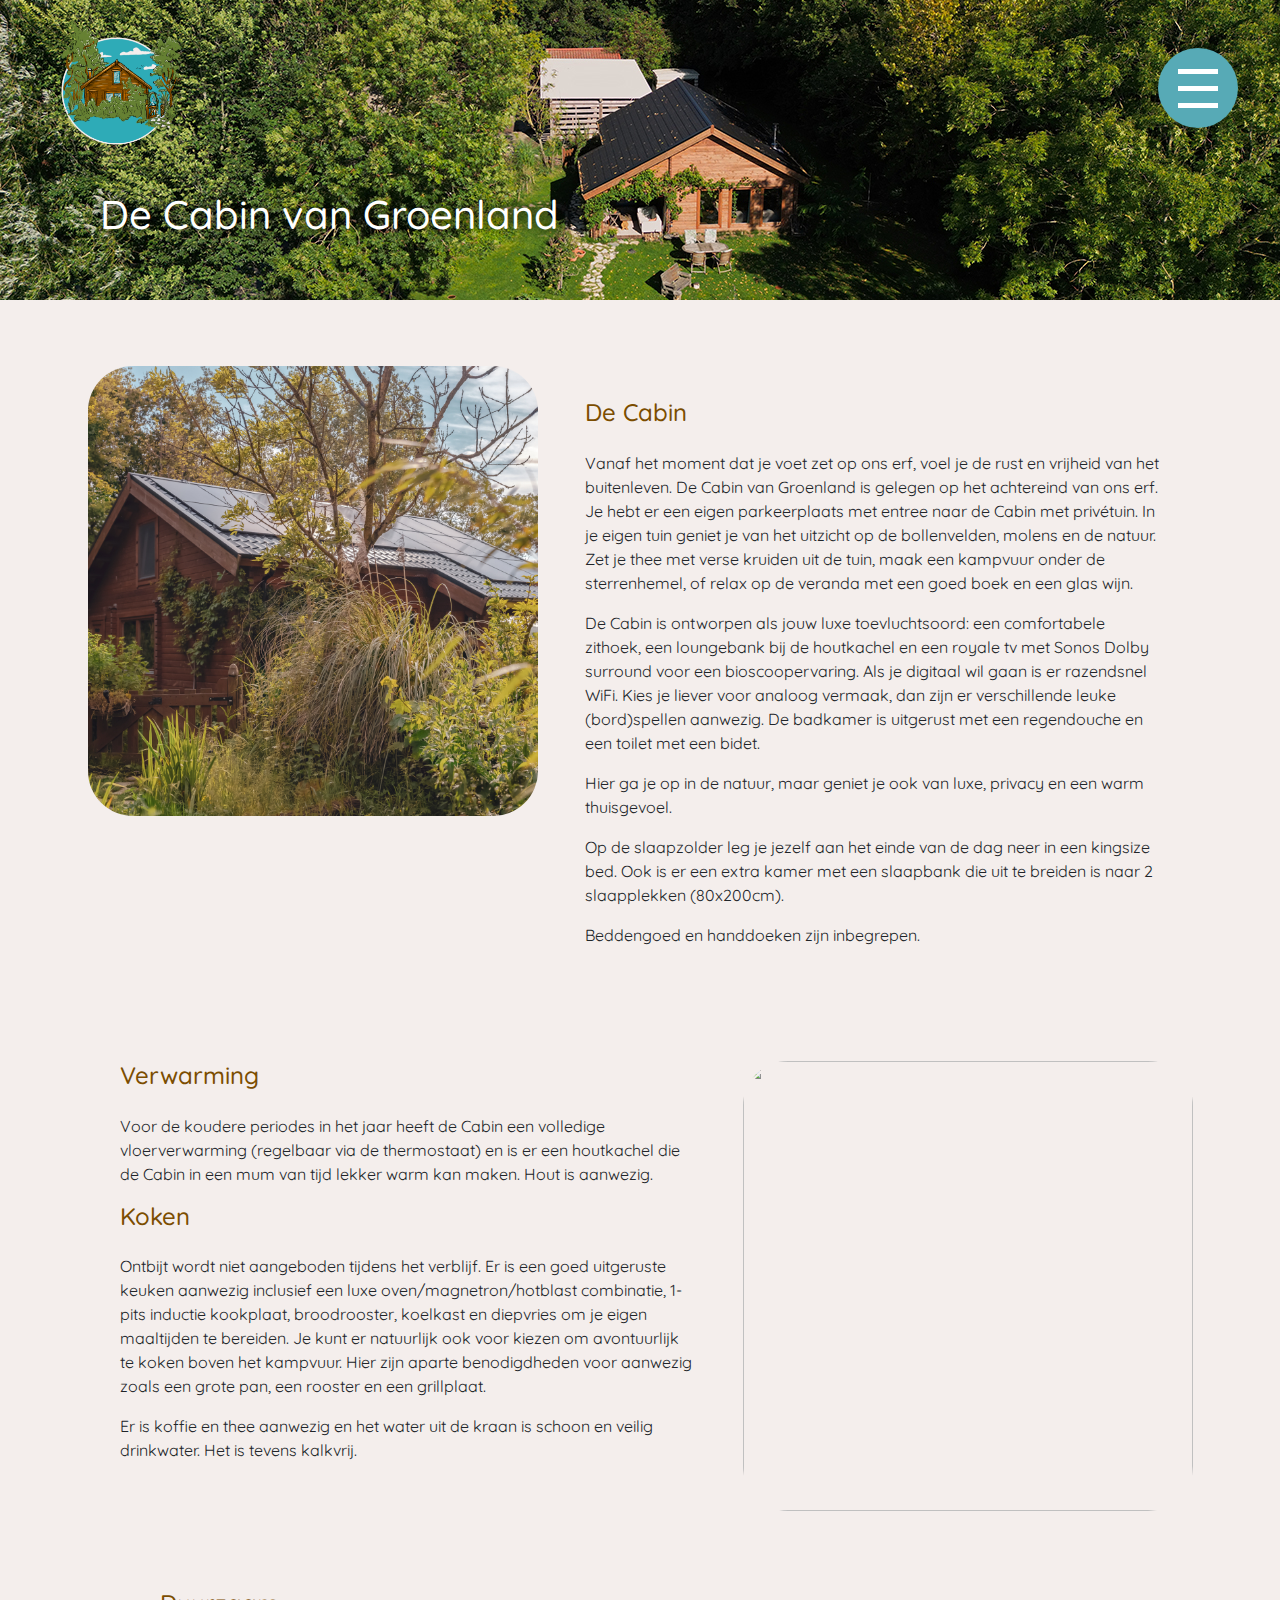
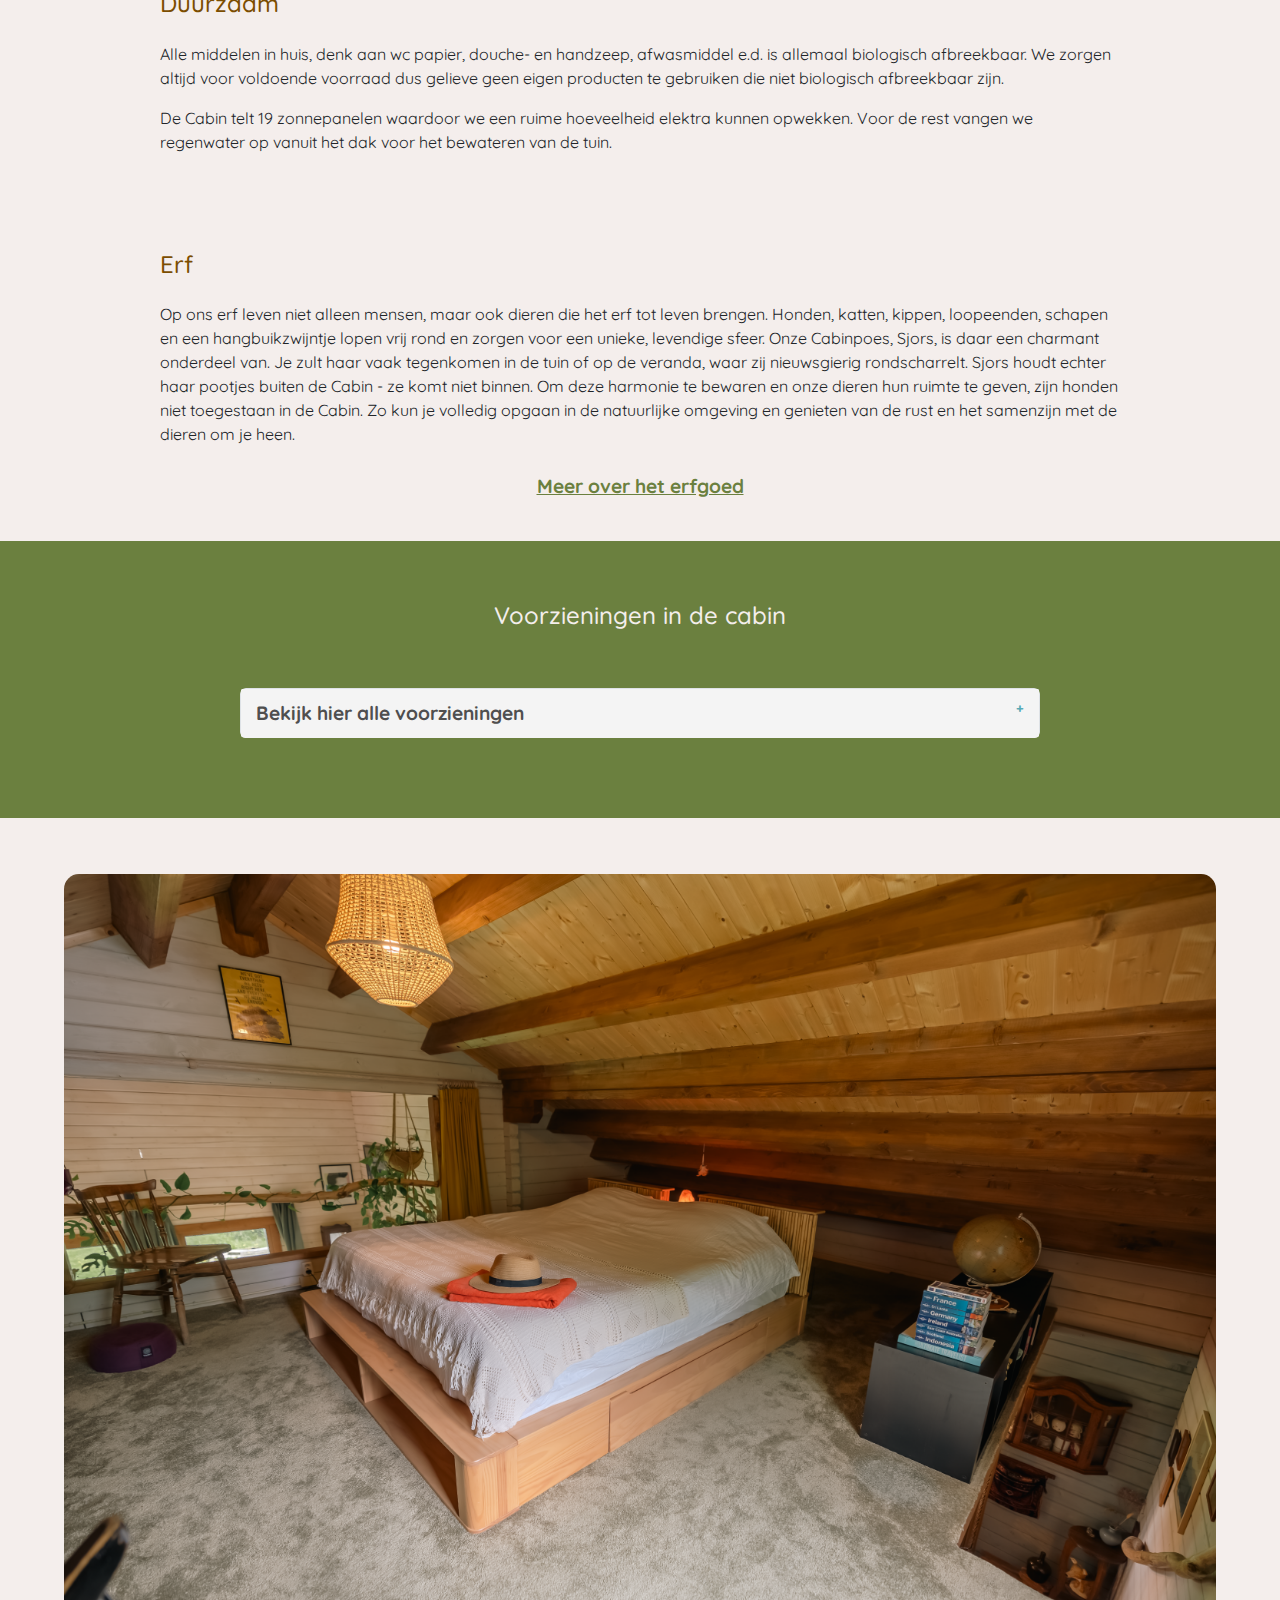
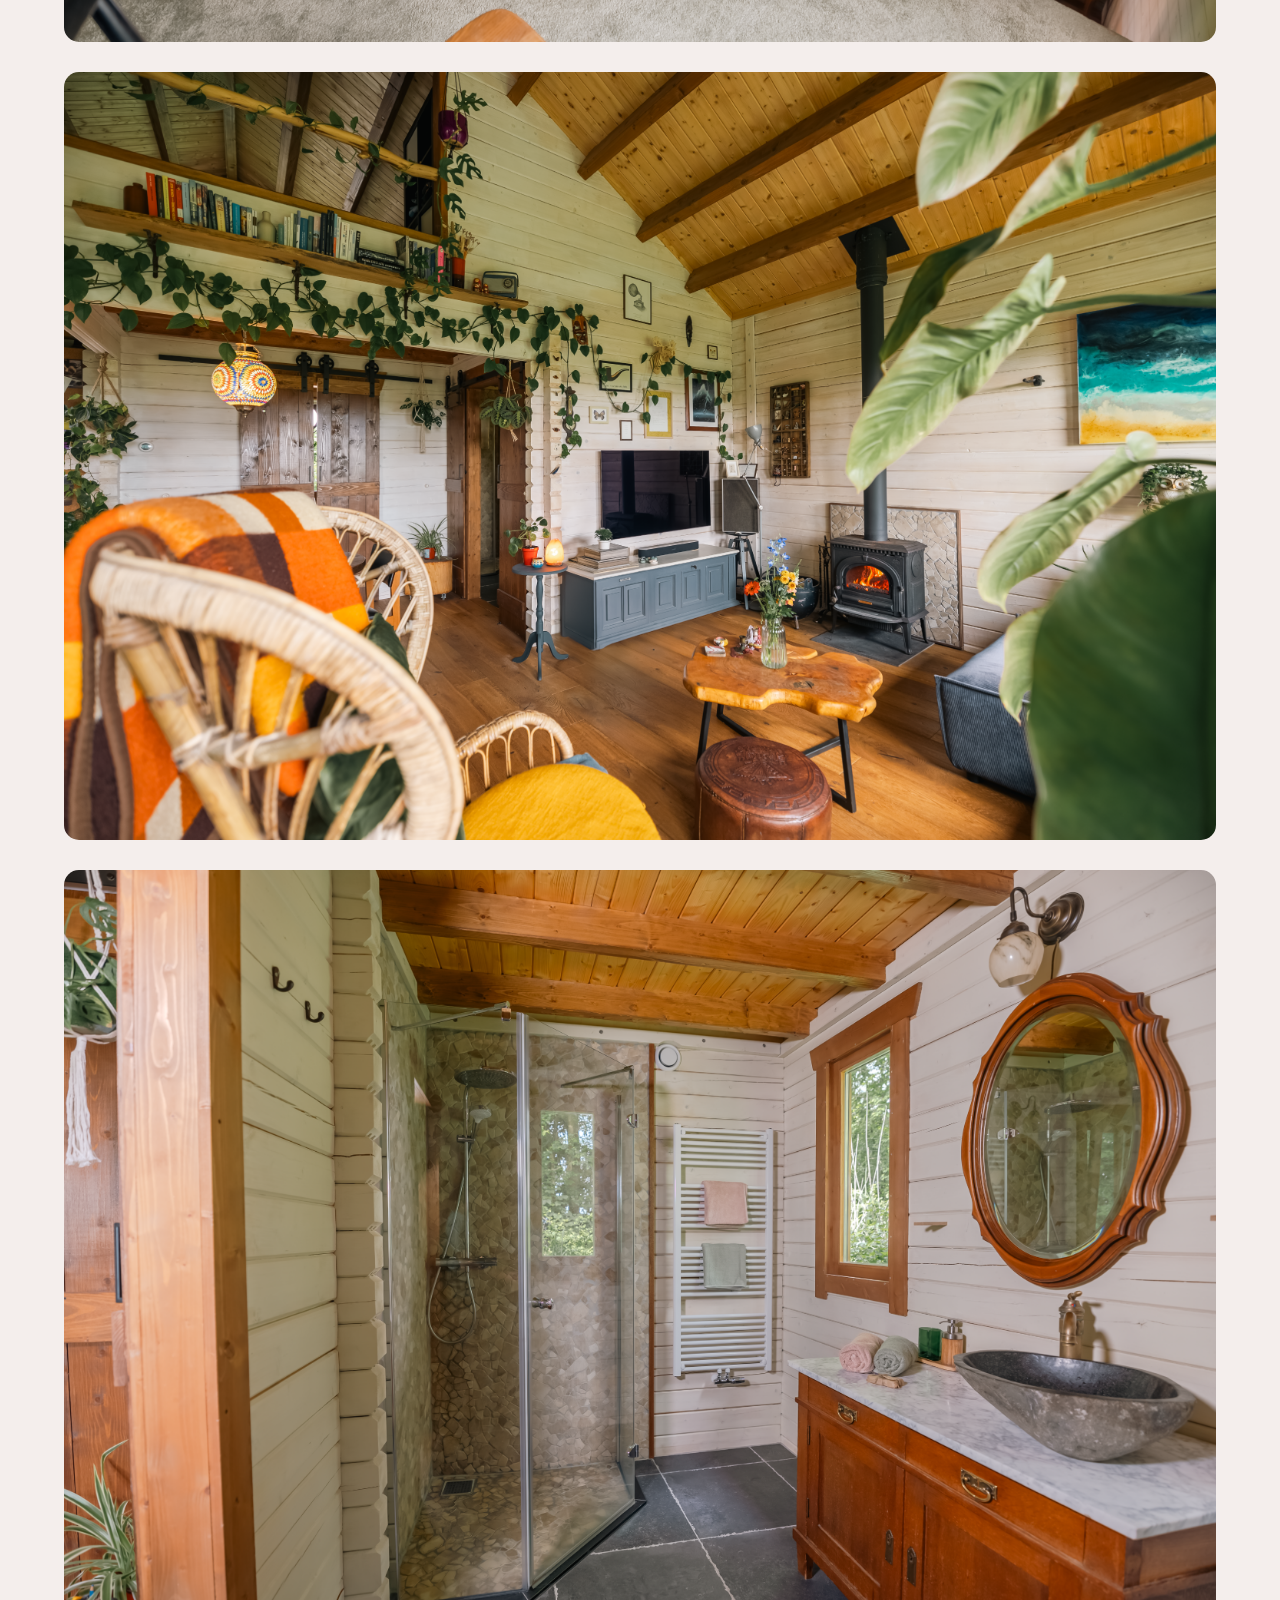
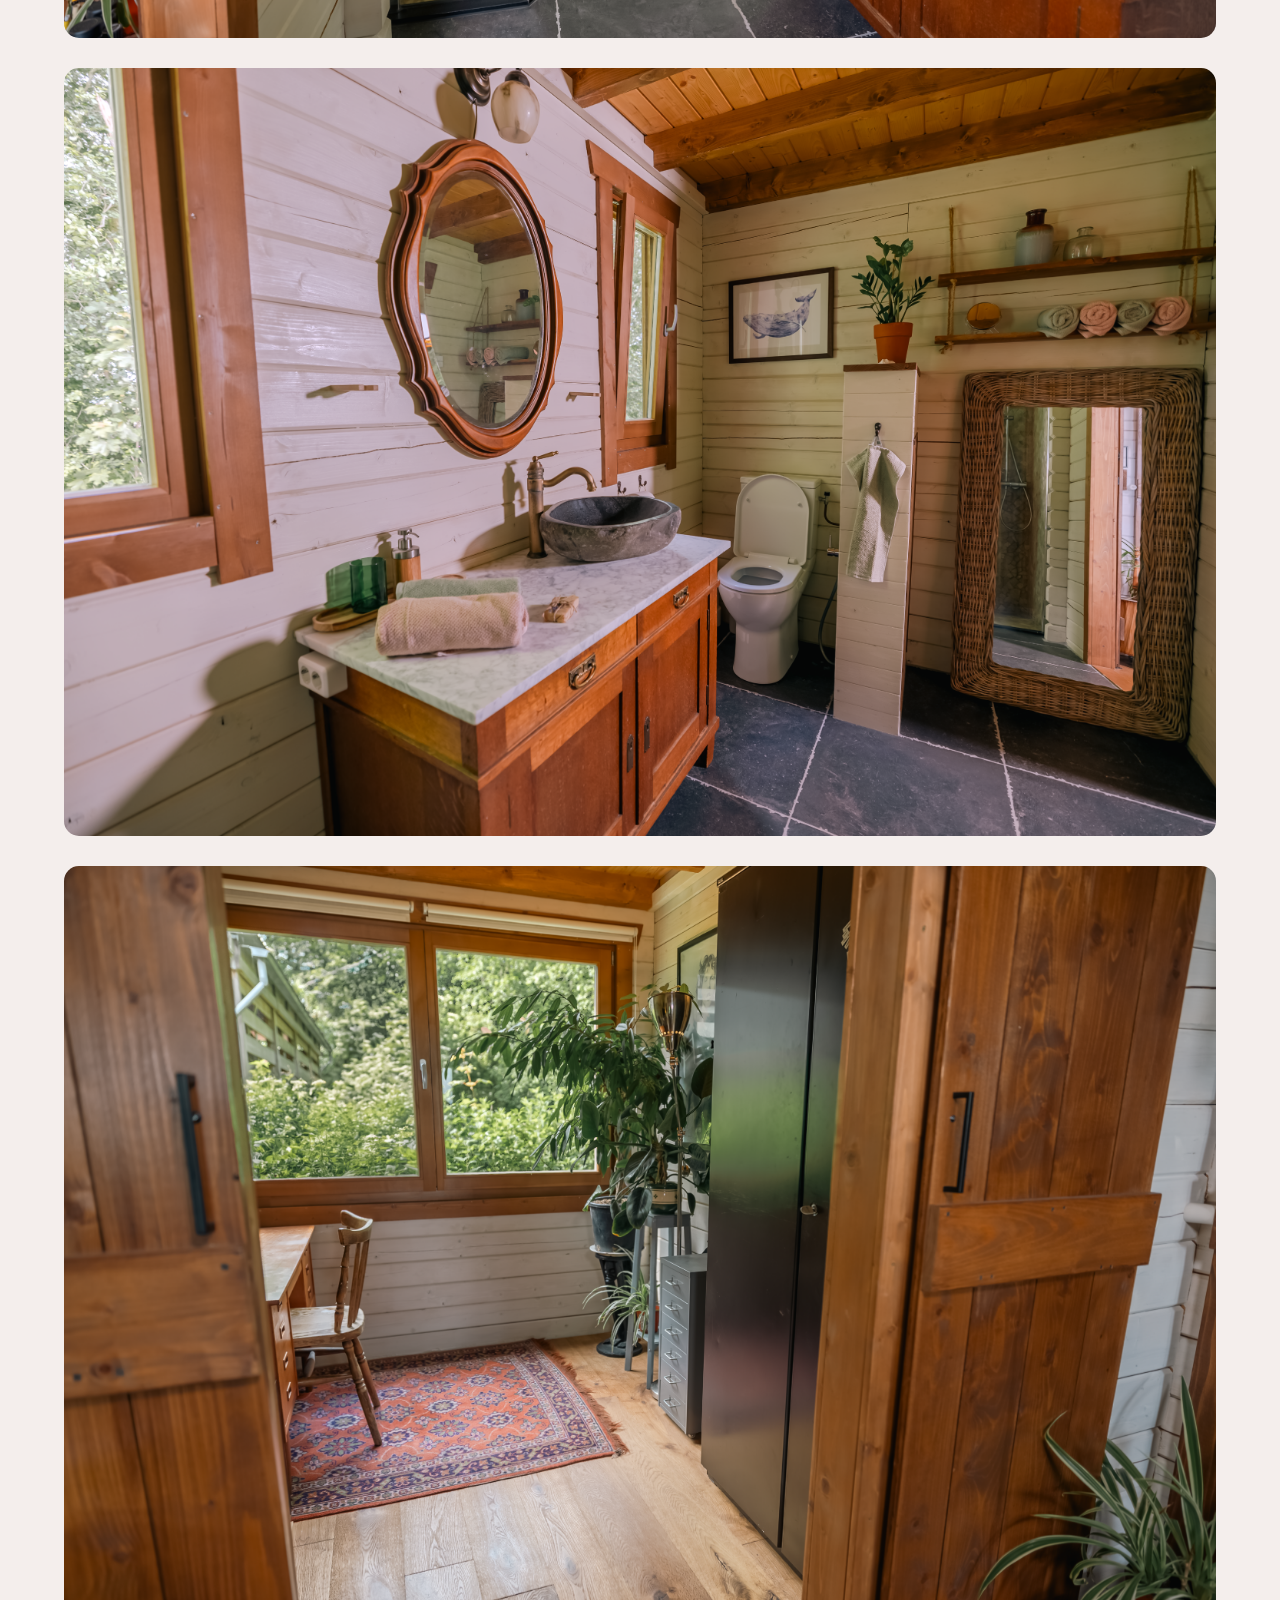
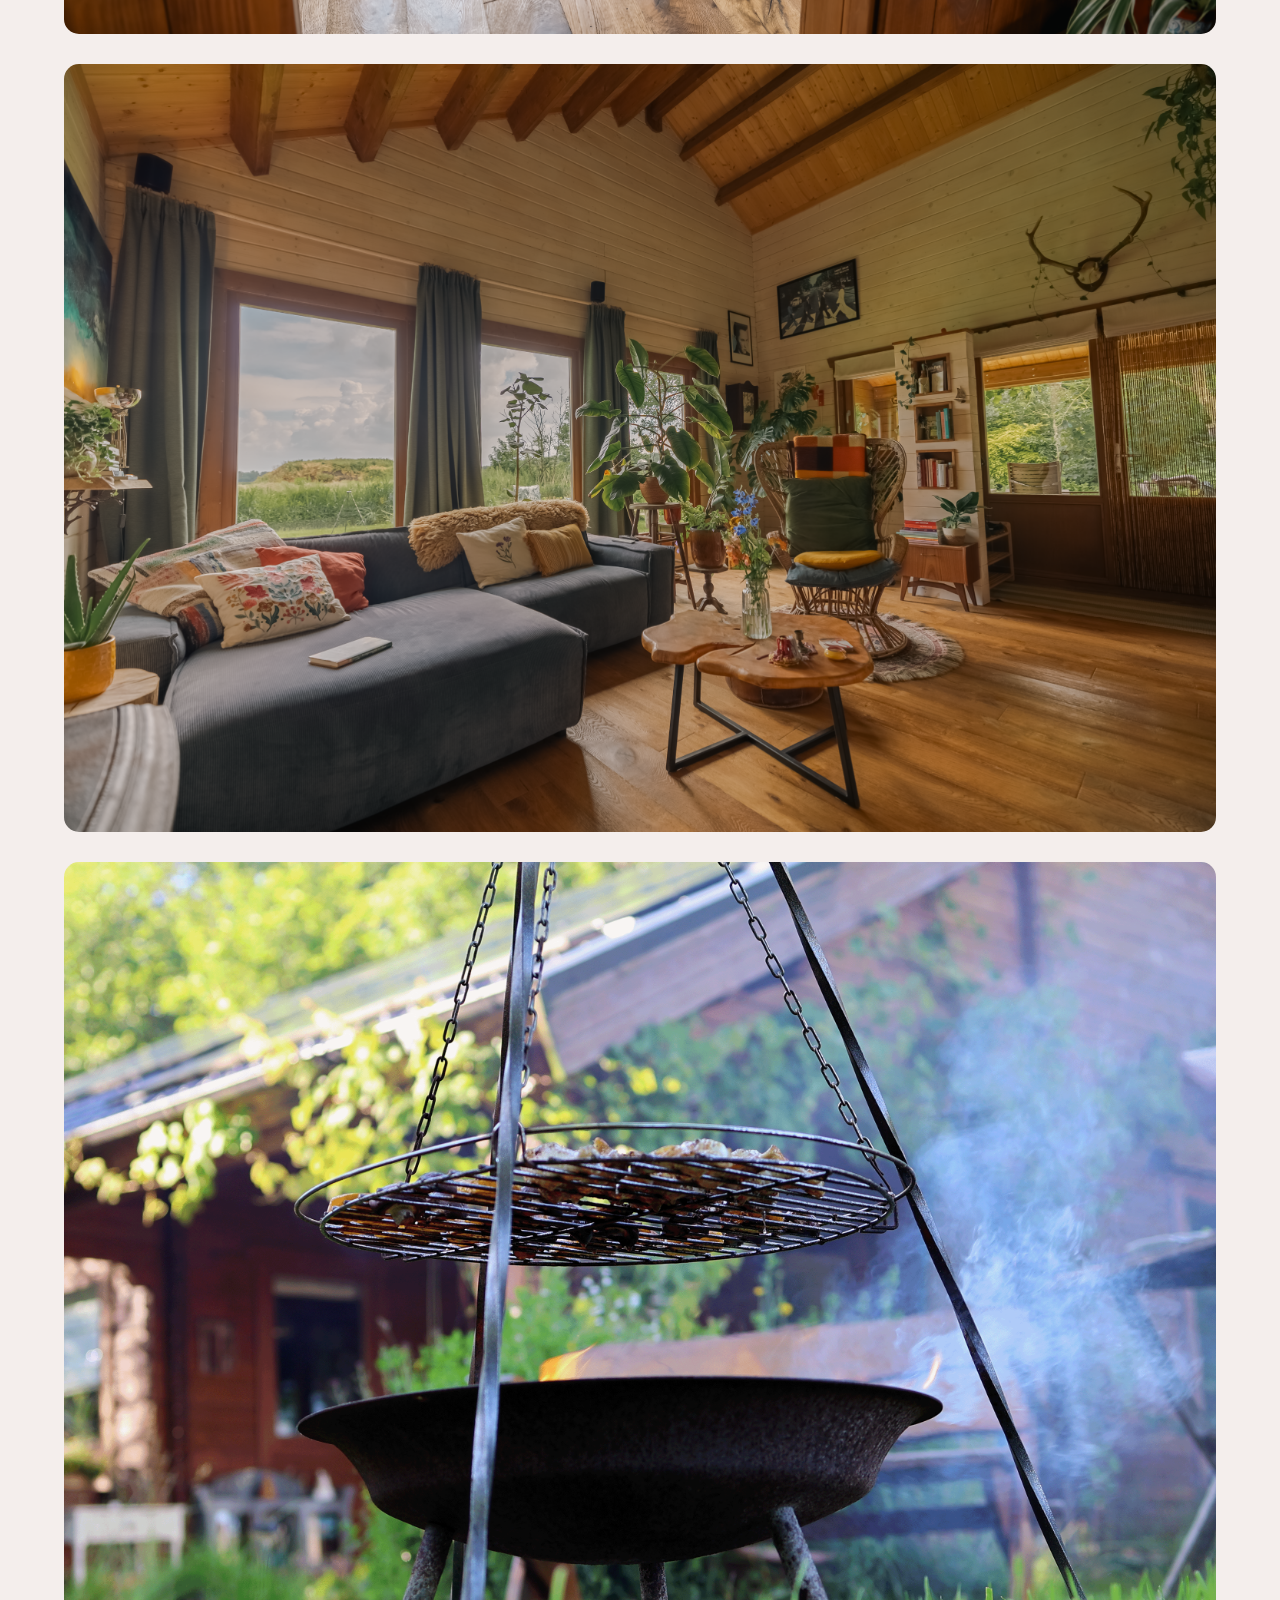
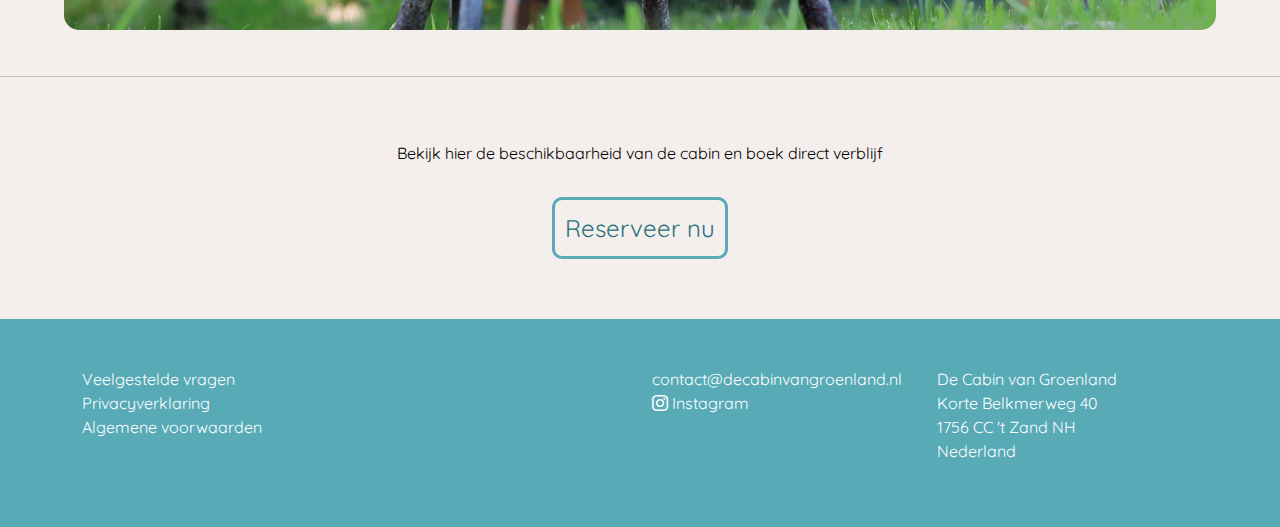
==== cabin.html @ 2392bf5a "fixed voorziening" ====
<!DOCTYPE html>
<html lang="en">
<head>
    <meta charset="UTF-8">
    <meta name="viewport" content="width=device-width, initial-scale=1.0">
    <link href="https://cdn.jsdelivr.net/npm/bootstrap@5.3.3/dist/css/bootstrap.min.css" rel="stylesheet" integrity="sha384-QWTKZyjpPEjISv5WaRU9OFeRpok6YctnYmDr5pNlyT2bRjXh0JMhjY6hW+ALEwIH" crossorigin="anonymous">

    <!-- Font links -->
    <link rel="preconnect" href="https://fonts.googleapis.com">
    <link rel="preconnect" href="https://fonts.gstatic.com" crossorigin>
    <link href="https://fonts.googleapis.com/css2?family=Quicksand:wght@300..700&family=Roboto:ital,wght@0,100;0,300;0,400;0,500;0,700;0,900;1,100;1,300;1,400;1,500;1,700;1,900&family=Ubuntu+Mono:ital,wght@0,400;0,700;1,400;1,700&display=swap" rel="stylesheet">

    <!-- Bootstrap icon link -->
    <link href="https://cdn.jsdelivr.net/npm/bootstrap-icons/font/bootstrap-icons.css" rel="stylesheet">

    <link rel="stylesheet" type="text/css" href="styles.css">
    <title>De Cabin van Groenland</title>
</head>
<body>

    <!-- Navigation -->

    <div id="navigation-placeholder"></div>

    
    <!-- header -->
        <div class="header-losse-pagina cabin">
            <h1>De Cabin van Groenland</h1>
        </div>

    <!-- De Cabin van Groenland -->
    
    <div id="cabin-1" class="block-left">

        <div class="wrapper">

        <div class="block-img">
            <img src="images/groenlandcabin.jpg">
        </div>

        <div class="block-text">
            <h2>De Cabin</h2>

            <p>Vanaf het moment dat je voet zet op ons erf, voel je de rust en vrijheid van het buitenleven. De Cabin van Groenland is gelegen op het achtereind van ons erf. Je hebt er een eigen parkeerplaats met entree naar de Cabin met privétuin. In je eigen tuin geniet je van het uitzicht op de bollenvelden, molens en de natuur. Zet je thee met verse kruiden uit de tuin, maak een kampvuur onder de sterrenhemel, of relax op de veranda met een goed boek en een glas wijn.</p> 
            <p>De Cabin is ontworpen als jouw luxe toevluchtsoord: een comfortabele zithoek, een loungebank bij de houtkachel en een royale tv met Sonos Dolby surround voor een bioscoopervaring. Als je digitaal wil gaan is er razendsnel WiFi. Kies je liever voor analoog vermaak, dan zijn er verschillende leuke (bord)spellen aanwezig. De badkamer is uitgerust met een regendouche en een toilet met een bidet.</p> 
            <p>Hier ga je op in de natuur, maar geniet je ook van luxe, privacy en een warm thuisgevoel.</p>
            <p>Op de slaapzolder leg je jezelf aan het einde van de dag neer in een kingsize bed. Ook is er een extra kamer met een slaapbank die uit te breiden is naar 2 slaapplekken (80x200cm).</p>
            <p>Beddengoed en handdoeken zijn inbegrepen.</p>
                            
        </div>

        </div>

    </div>

    <!-- Verwarming en Koken -->

    <div id="verwarming" class="block-right">
        <div class="wrapper">

            <div class="block-text">
                
                    <h2>Verwarming</h2>
                    <p>Voor de koudere periodes in het jaar heeft de Cabin een volledige vloerverwarming (regelbaar via de thermostaat) en is er een houtkachel die de Cabin in een mum van tijd lekker warm kan maken. Hout is aanwezig.</p>
                    
                    <h2>Koken</h2>
                    <p>Ontbijt wordt niet aangeboden tijdens het verblijf. Er is een goed uitgeruste keuken aanwezig  inclusief een luxe oven/magnetron/hotblast combinatie, 1-pits inductie kookplaat, broodrooster, koelkast en diepvries om je eigen maaltijden te bereiden. Je kunt er natuurlijk ook voor kiezen om avontuurlijk te koken boven het kampvuur. Hier zijn aparte benodigdheden voor aanwezig zoals een grote pan, een rooster en een grillplaat.</p> 
                    <p>Er is koffie en thee aanwezig en het water uit de kraan is schoon en veilig drinkwater. Het is tevens kalkvrij. </p>            

            </div>

            <div class="block-img">
                <img src="images/groenland14.png">
            </div>

        </div>
    </div>

    <!-- Duurzaam -->

    <div id="duurzaam" class="block-center">

        <div class="block-text">
            <h2>Duurzaam</h2>
            <p>Alle middelen in huis, denk aan wc papier, douche- en handzeep, afwasmiddel e.d. is allemaal biologisch afbreekbaar.  We zorgen altijd voor voldoende voorraad dus gelieve geen eigen producten te gebruiken die niet biologisch afbreekbaar zijn.</p>
            <p>De Cabin telt 19 zonnepanelen waardoor we een ruime hoeveelheid elektra kunnen opwekken. Voor de rest vangen we regenwater op vanuit het dak voor het bewateren van de tuin. </p>    
        </div>

    </div>

    <!-- Erf -->

    <div id="erf" class="block-center">

        <div class="block-text">
            
        <h2>Erf</h2>

            <p>Op ons erf leven niet alleen mensen, maar ook dieren die het erf tot leven brengen. Honden, katten, kippen, loopeenden, schapen en een hangbuikzwijntje lopen vrij rond en zorgen voor een unieke, levendige sfeer.
            Onze Cabinpoes, Sjors, is daar een charmant onderdeel van. Je zult haar vaak tegenkomen in de tuin of op de veranda, waar zij nieuwsgierig rondscharrelt. Sjors houdt echter haar pootjes buiten de Cabin - ze komt niet binnen. 
            Om deze harmonie te bewaren en onze dieren hun ruimte te geven, zijn honden niet toegestaan in de Cabin. Zo kun je volledig opgaan in de natuurlijke omgeving en genieten van de rust en het samenzijn met de dieren om je heen.</p>

            <div class="link"><a href="erfgoed.html">Meer over het erfgoed</a></div>

        </div>
    
    </div>

    <!-- voorzieningen accordeon -->

    <div id="voorzieningen" class="block-center voorzieningen">
            
        <h2>Voorzieningen in de cabin</h2>

        <div class="accordion">

            <div class="accordion-item">
                <button class="accordion-header">Bekijk hier alle voorzieningen</button>
                <div class="accordion-content">
                    
                        <ul>
                            <li>Achtertuin</li>
                            <li>Bakplaat</li>
                            <li>Barbecue-spullen</li>
                            <li>Basisvoorzieningen - handdoeken, beddengoed, zeep en wc-papier</li>
                            <li>BBQ-grill</li>
                            <li>Beddengoed</li>
                            <li>Bidet</li>
                            <li>Blusapparaat</li>
                            <li>Boeken en leesmateriaal</li>
                            <li>Borden, bestek, kopjes en glazen</li>
                            <li>Bordspellen</li>
                            <li>Buiten-eethoek</li>
                            <li>Douchegel</li>
                            <li>Draagbare ventilator</li>
                            <li>Droogrek voor kleding</li>
                            <li>Eettafel</li>
                            <li>EHBO-doos</li>
                            <li>Eigen entree</li>
                            <li>Eigen woonkamer</li>
                            <li>Ethernet-verbinding</li>
                            <li>Extra kussens en dekens</li>
                            <li>Fietsen</li>
                            <li>Föhn</li>
                            <li>Geluidssysteem - Sonos - Bluetooth</li>
                            <li>Gratis parkeren op privéparkeerplaats</li>
                            <li>Hangmat</li>
                            <li>Kajak</li>
                            <li>Kinderstoel - op aanvraag</li>
                            <li>Kitchenette</li>
                            <li>Kledinghangers</li>
                            <li>Koelkast</li>
                            <li>Koffie</li>
                            <li>Koffiezetapparaat - filterkoffie</li>
                            <li>Kookbenodigdheden - pannen, olie, zout en peper</li>
                            <li>Koolmonoxidemelder</li>
                            <li>Magnetron/oven/hotblast combinatie</li>
                            <li>Muggennet</li>
                            <li>Opbergruimte voor kleding</li>
                            <li>Open haard - houtgestookt</li>
                            <li>Campingbedje - op aanvraag</li>
                            <li>Rookmelder</li>
                            <li>Shampoo</li>
                            <li>Terras</li>
                            <li>TV</li>
                            <li>Vaatwasser</li>
                            <li>Vloerverwarming</li>
                            <li>Vriezer</li>
                            <li>Vuurplaats</li>
                            <li>Wasserette in de buurt</li>
                            <li>Waterkoker</li>
                            <li>Wifi</li>
                          </ul>
                          
                    
                </div>
            </div>

    
        </div>
        
    </div>

    <!-- images -->

    <div class="block-center block-img-big">

    <img src="images/groenland16.png">
    <img src="images/groenland17.png">
    <img src="images/groenland18.png">
    <img src="images/groenland19.png">
    <img src="images/groenland20.png">
    <img src="images/groenland21.png">
    <img src="images/groenland23.png">

    </div>

     <!-- Reserveren -->
      <hr>

     <div id="reserveren" class="block-reserveren reserveren-los">
        
        <div class="block-text">Bekijk hier de beschikbaarheid van de cabin en boek direct verblijf</div>

        <div>

            <a href="http://www.marloesdehaan.com"><button class="btn-reserveren">Reserveer nu</button></a>
    
        </div>

    </div>

    <!-- Footer -->

    <div id="footer-placeholder"></div>

    <script src="navigation.js"></script>
    <script src="vragen.js"></script>
    <script src="footer.js"></script>

</body>
</html>
---- styles.css ----
/* colors used

Offwhite: #F4EEEC
Oranje: #D07F00
Bruin: #7B4D00
Groen: #6B803F
Blauw: #57AAB6

font used: Quicksand (google font)

*/

* {
    margin: 0;
    padding: 0;
    scroll-margin-top: 120px;
    box-sizing: border-box;
}

body {
    background-color: #F4EEEC;
    overflow-x: hidden;
    font-family: "Quicksand", sans-serif;
}

/* navigation */

.custom-navbar {
    padding-left: 30px;
    padding-right: 30px;
    width: 100dvw;
}

/* dropdown */

.menu-button {
    height: 80px;
    width: 80px;
    background-color: #57AAB6;
    color: #fff;
    border: none;
    border-radius: 50%;
    cursor: pointer;
    z-index: 1000; 
    display: flex;
    flex-wrap: wrap;
    flex-direction: column;
    justify-content: center;
    align-items: center;
}

.menu-button:hover {
    background-color: #4c98a2;
}

.bar1, .bar2, .bar3 {
    width: 40px;
    height: 5px;
    background-color: white;
    margin: 6px 0;
    transition: 0.4s;
  }

.change .bar1 {
    transform: translateY(17px) rotate(-45deg); 
}

.change .bar2 {
    opacity: 0;
}

.change .bar3 {
    transform: translateY(-17px) rotate(45deg);
}

.dropdown-menu {
    position: fixed;
    top: 0;
    left: 0;
    width: 100dvw;
    height: 100dvh;
    background-color: rgba(87, 170, 182, 0.95); 
    display: flex;
    flex-direction: column;
    justify-content: center;
    align-items: center;
    z-index: 999;
    opacity: 0; /* Initially hidden */
    transform: translateX(100%); /* Start off-screen to the left */
    transition: transform 0.3s ease-in-out, opacity 0.3s ease-in-out;
}

.dropdown-menu.active {
    opacity: 1; /* Make it visible */
    transform: translateX(0); /* Move into view */
}

.dropdown-menu ul {
    list-style: none;
    padding: 0;
    margin: 0;
    text-align: center;
}

.dropdown-menu li {
    margin: 20px 0;
}

.dropdown-menu a:hover {
    text-decoration: underline;
}

.big-menu a {
    color: #fff;
    text-decoration: none;
    font-size: 1.5rem;
    font-weight: bold;
}

.mini-menu a {
    color: black;
    text-decoration: none;
    font-size: 1.2rem;
    font-weight: normal;
}

/* header with video on homepage */

.header-container {
    width: 100vw;
    height: 100svh;
    min-height: 100dvh;
    display: flex;
    justify-content: flex-end;
    position: relative;
}

.header-part-left {
    position: absolute;
    width: 60%;
    height: 100%;
    background: black;
    overflow: hidden;
    z-index: -1;
    top: 0;
    left: 0;
}

#video-container {
    height: 100%;
    width: 100%;
    background-image: url("images/placeholder.jpg"); /* Safari fallback */
    background-size: cover; /* Scale fallback appropriately */
    background-position: center;
    background-color: black;
    position: absolute;
    z-index: 1;
    top: 0;
    left: 0;
    z-index: -1;
    display: none; /* Default to hiding this layer */
}

/* Main video for browsers that support object-fit */
#background-video {
    width: 100%;
    height: 100%;
    object-fit: cover;
    -webkit-object-fit: cover; /* Safari support */
    z-index: -1;
    display: block; /* Default to showing this layer */
    position: absolute;
}

/* Safari-specific fallback for mobile */
@supports (-webkit-overflow-scrolling: touch) {
    #background-video {
        display: none; /* Hide primary video */
    }

    #video-container {
        display: block; /* Show fallback */
    }
}

.header-part-right {
    width: 40%;
    height: 100%;
    display: flex;
    flex-direction: column;
    justify-content: center;
    align-items: center;
    background-color: rgba(244, 238, 236, 0.5)    ;
    z-index: 1;
    padding: 0px 25px 0px 25px;
}

.header-quote {
    font-family: "Quicksand", sans-serif;
    font-size: 2rem;
    color: #7B4D00;
    text-align: center;
    padding-bottom: 20px;
}

.header-list {
    font-size: 1.2rem;
    text-align: left;
    padding-left: 15%;
    padding-bottom: 8%;
    padding-top: 8%;
    color: black;
}

.header-list li {
    color: #7B4D00;
}

.header-list li span {
    color: black;
}

.btn-reserveren {
    padding: 10px;
    background-color: rgba(255, 255, 255, 0);
    border-radius: 10px;
    font-size: 1.5rem;
    border: 3px solid #57AAB6;
    color: #234b51;
}

.btn-reserveren:hover {
    background-color: rgba(170, 222, 230, 1);
    color: rgb(45, 100, 101);
}


/* Header losse-pagina's */

.header-losse-pagina {
    width: 100dvw;
    height: 300px;
}

.header-losse-pagina h1 {
    z-index: 999;
    color: white;
    padding: 190px 0px 0px 100px;
    text-shadow: #000000 1px 0 10px;
}

/* Verschillende Headers */

.cabin {
    background-image: url("images/cabinheader.jpg");
    background-color: #D07F00;
    background-position: center;
    background-size: cover;
}

.contact {
    background-image: url("images/contactheader.jpg");
    background-color: orangered;
    background-size: cover;
}

.erfgoed {
    background-image: url("images/erfgoedheader.jpg");
    background-color: #6B803F;
    background-size: cover;
}

.omgeving {
    background-image: url("images/omgevingheader.jpg");
    background-color: #6B803F;
    background-position-y: center;
    background-size: cover;
}

.privacy {
    background-image: url("images/privacyheader.jpg");
    background-color: #D07F00;
    background-size: cover;
}

.voorwaarden {
    background-image: url("images/voorwaardenheader.jpg");
    background-color: #6B803F;
    background-position-y: center;
    background-size: cover;
}

.vragen {
    background-image: url("images/vragenheader.jpg");
    background-color: green;
    background-size: cover;
}

/* Blocks */

h1 {
    color: #7B4D00;
}

.block-right, .block-center, .block-left, .block-reserveren, .block-reviews, .block-insta, .block-vragen {
    width: 100dvw;
    background-color: #F4EEEC;
    display: flex;
    flex-direction: column;
    justify-content: center;
    align-items: center;
    padding-top: 1rem;
}

.block-text {
    width: 95%;
    padding:2rem;
    text-align: center;
}

.wrapper {
    width: 100%;
    display: flex;
    flex-direction: row;
    justify-content: center;
    gap: 15px;
    padding-top: 50px;
    padding-bottom: 30px;
}

.block-right .block-text, .block-left .block-text {
    width: 50%;
    text-align: left;
}

.link {
    padding-top: 10px;
    font-size: 1.2rem;
}

.link a:link, .link a:visited, .link a:active {
    color: #6B803F;
    font-weight: bold;
}


/* Cabin */

#cabin h1, #over h1 {
    padding-top: 20px;
}

.block-right .block-img img {
    width: 450px;
    height: 450px;
    object-fit: cover;
    border-radius: 10%;
}

/* de omgeving */

 .block-center .block-img img {
    width: 100dvw;
    height: 350px;
    object-fit: cover;
}

/* Over ons / Contact */

.block-left .block-img img {
    width: 450px;
    height: 450px;
    object-fit: cover;
    border-radius: 10%;
}

/* Reserveren */

.block-reserveren {
    background-color: #6B803F;
}

.block-reserveren h1 {
    color: #F4EEEC;
    margin-top: 30px;
}

.block-reserveren .block-text {
    color: #F4EEEC;
}

.block-reserveren .btn-reserveren {
    padding: 10px;
    background-color: rgba(255, 255, 255, 0);
    border: 3px solid #F4EEEC;
    border-radius: 10px;
    color: #F4EEEC;
    font-size: 1.5rem;
    margin-bottom: 60px;
}

.block-reserveren .btn-reserveren:hover {
    background-color: rgba(170, 222, 230, 1);
    color: rgb(45, 100, 101);
}

/* Review */

.wrapper-reviews {
    width: 800px;
    height: 450px;
    display: flex;
    justify-content: center;
    align-items: center;
}

#slider { 
    position: relative;
    width: 600px;
    margin: 2rem auto;
    align-self: flex-start;
}
.slide {
    position: absolute;
    width: 600px;
    left: 0px;
    top: 0px;
    opacity: 0;
    transition: opacity 0.5s ease-in-out;
}

.slide.active {
    opacity: 1;
    z-index: 1; /* Ensure the active slide is on top */
}

.slide:not(.active) {
    z-index: 0; /* Push inactive slides behind */
    animation: none; /* Prevent the `fading` animation */
}

@keyframes fading {
    0% { opacity: 0; }
    50% { opacity: 1; }
    100% { opacity: 0; }
}

.prev, .next {
    width: 50px;
    height: 50px;
    background-color: rgba(87, 170, 182, 1);
    border: 3px solid white;
    border-radius: 50%;
    color: white;
    font-size: 1.4rem;
}

.prev:hover, .next:hover {
    background-color: rgba(50, 150, 160, 1);
}


/* The dots/bullets/indicators */
.dot {
    cursor: pointer;
    height: 15px;
    width: 15px;
    margin: 0 2px;
    background-color: rgb(155, 193, 199);
    border-radius: 50%;
    display: inline-block;
    transition: background-color 0.6s ease;
  }
  
  .active-dot, .dot:hover {
    background-color: rgba(50, 150, 160, 1);
  }

/* Review card */

.review-card {
    background-color: rgb(255, 255, 255);
    border-radius: 15px;
    padding: 20px;
    height: auto;
}

.review-pic {
    width: 70px;
    height: 70px;
    overflow: hidden;
    position: absolute;
}

.review-pic img {
    height: 100%;
    width: 100%;
    object-fit: cover;
    border-radius: 50%;
    overflow: hidden;
}

.review-name {
    font-weight: bold;
    padding-left: 80px;
    color: #7B4D00;
}

.review-date {
    padding-left: 80px;
    color: #7B4D00;
}

.review-text {
    padding: 35px 0px 20px 0px;
}

.review-rating {
    font-weight: bold;
    color: #7B4D00;
}

/* Instagram */

.block-insta {
    padding-top: 0px;
}

.block-insta img {
    width: 400px;
    border-radius: 15px;
}

.block-insta-text {
    width: 40%;
    padding: 2rem;
    font-family: "Quicksand", sans-serif;
    font-size: 1rem;
    align-self: flex-start;
}

.block-insta-text button {
    font-size: 1rem;
    padding: 0.8rem;
    border-radius: 5px;
    background-color: #57AAB6;
    border: none;
    color: #F4EEEC;
}

.block-insta-text button:hover {
    background-color: rgba(170, 222, 230, 1);
    color: black;
    border: none;
}

/* big image */

.big-image img {
    width: 100dvw;
    margin-top: 30px;
}

/* Footer */

.footer-custom {
    background-color: #57AAB6;
    width: 100dvw;
}

li a {
    text-decoration: none;
    color: white;
}

li a:hover {
    color: black;
}

/* losse pagina's */

h2 {
    color: #7B4D00;
    font-size: 1.5rem;
    padding-top: 2rem;
    padding-bottom: 1rem;
}

h3 {
    color: #7B4D00;
    font-size: 1rem;
    font-weight: bold;
    display:inline;
}

#cabin-1 .wrapper, #verwarming .wapper, #omgeving .wrapper {
    padding-bottom: 0px;
}

#verwarming .block-text, #erf .block-text, #omgeving .block-text, #voorzieningen .block-text {
    padding-bottom: 0px;
    padding-top: 0px;
}
#voorzieningen .block-text {
    padding-left: 0px;
    padding-right: 0px;
}

#cabin-1 h2, #verwarming h2, #duurzaam h2, #omgeving h2, #voorzieningen h2 {
    padding-top: 0;
}

#duurzaam p, #duurzaam h2, #erf h2, #erf p, #duurzaam .link{
    text-align: left;
}

#duurzaam .block-text, #erf .block-text, #voorzieningen .block-text {
    width: 80dvw;
}

.voorzieningen {
    background-color: #6B803F;
    margin-top: 40px;
    padding-top: 60px;
    padding-bottom: 30px;
}

.voorzieningen h2 {
    padding-bottom: 0px;
    color: #F4EEEC;
}

#contact ul {
    padding-left: 0;
}

.accordion-content ul {
    text-align: left;
}

#cabin-img img {
width: 100dvw;
height: 250px;
object-fit: cover;
}

.block-img-big {
    display: flex;
    justify-content: center;
    margin-top: 40px;
}

.block-img-big img {
    width: 90%;
    height: auto;
    max-width: 1500px;
    border-radius: 15px;
    margin-bottom: 30px;
}

#erfgoed h2, #contact h2 {
    padding: 2rem;
}

#contact ul {
    list-style: none;
}

#contact a, #omgeving a, #privacy a {
    color: #7B4D00;
}

#contact a:hover, #omgeving a:hover, #privacy a:hover {
    color: #D07F00;
}

#privacy .block-text, #omgeving .block-text, #voorwaarden .block-text {
    text-align: left;
}

#voorwaarden li {
    color: #7B4D00;
}

#voorwaarden li span{
    color: black;
}

.reserveren-los {
    background-color: #F4EEEC;
}

.reserveren-los .block-text {
    color: black;
}

.reserveren-los .btn-reserveren {
    border: 3px solid #57AAB6;
    color: #26707b;
}

/* veelgestelde vragen accordeon */

.accordion {
    width: 800px;
    margin: 50px auto 50px;
    border: 0px solid #ddd;
    border-radius: 5px;
    overflow: hidden;
}

.accordion-item {
    border-bottom: 1px solid #ddd;
}

.accordion-item:last-child {
    border-bottom: none;
}

.accordion-header {
    background: #f4f4f4;
    border: none;
    width: 100%;
    text-align: left;
    padding: 10px 15px;
    cursor: pointer;
    font-size: 1.2rem;
    font-weight: bold;
    color: rgb(79, 79, 79);
    outline: none;
    transition: 0.4s;
}

.actief, .accordion-header:hover {
    background: #bde0e6;
}

.accordion-content {
    display: block;
    padding: 0px 15px;
    background: #fff;
    font-size: 1rem;
    line-height: 1.5;
    height: 0;
    overflow: hidden;
    transition: height 0.2s ease-out;
}

.accordion-content.open {
    padding: 10px 15px;
    height: auto;
}

.accordion-header:after {
    content: '\002B'; /* Unicode character for "plus" sign (+) */
    font-size: 13px;
    color: #57AAB6;
    float: right;
    margin-left: 5px;
  }
  
  .actief:after {
    content: "\2212"; /* Unicode character for "minus" sign (-) */
  }

/*Responsiveness */

@media (max-width: 1200px) {

    .block-text {
        padding-top: 0.5rem;
    }

    .block-insta-text {
        padding-top: 1rem;
    }

    .block-right .block-img img, .block-left .block-img img {
        width: 300px;
        height: 300px;
    }

    .block-insta img {
        width: 300px;
    }
}

@media (max-width: 950px) {

    .header-quote {
        font-size: 1rem;
    }
    
    .header-list {
        font-size: 0.7rem;
    }
    
    .btn-reserveren, .block-reserveren .btn-reserveren {
        font-size: 1rem;
    }

    .wrapper-reviews {
        width: 550px;
        height: 600px;
    }

    #slider {
        width: 400px;
    }

    .slide {
        width: 400px;
    }

    .review-card {
    height: 515px;
    }

    .accordion {
        width: 600px;
    }

}

@media (max-width: 700px) {

    .navbar-brand img {
        height: 90px;
    }

    .menu-button {
        height: 50px;
        width: 50px;
    }

    .bar1, .bar2, .bar3 {
        width: 20px;
        height: 2.5px;
        margin: 3px 0;
      }

    .change .bar1 {
        transform: translateY(9px) rotate(-45deg); 
    }
    
    .change .bar2 {
        opacity: 0;
    }
    
    .change .bar3 {
        transform: translateY(-8px) rotate(45deg);
    }

    .header-losse-pagina {
        height: 250px;
    }

    .header-losse-pagina h1 {
        padding: 165px 0px 0px 50px;
    }

}

/* for landscpae */

@media (min-device-width: 480px) 
and (max-device-width: 640px) 
and (orientation: landscape) {

    .navbar-brand img {
        height: 90px;
    }

    .menu-button {
        height: 50px;
        width: 50px;
    }

    .bar1, .bar2, .bar3 {
        width: 20px;
        height: 2.5px;
        margin: 3px 0;
      }

    .change .bar1 {
        transform: translateY(9px) rotate(-45deg); 
    }
    
    .change .bar2 {
        opacity: 0;
    }
    
    .change .bar3 {
        transform: translateY(-8px) rotate(45deg);
    }

    .header-losse-pagina {
        height: 250px;
    }

    .header-losse-pagina h1 {
        padding: 165px 0px 0px 50px;
    }

}

@media (max-width: 600px) {

    .block-right .block-img img, .block-left .block-img img {
        width: 400px;
        height: 300px;
        border-radius: 20px;
    }

    .wrapper {
        width: 100%;
        display: flex;
        flex-direction: column;
        justify-content: center;
        align-items: center;
        gap: 25px;
        padding-top: 30px;
        padding-bottom: 10px;
    }

    .block-right .block-text, .block-left .block-text {
        width: 80%;
    }

    .accordion {
        width: 450px;
    }
}

  @media (max-width: 500px) {

    * {
        scroll-margin-top: 120px;
    }

    .navbar-brand img {
        height: 75px;
    }

    .block-right .block-img img, .block-left .block-img img {
        width: 300px;
        height: 300px;
        border-radius: 20px;
    }

    .block-right .block-text, .block-left .block-text {
        width: 80%;
    }

    #cabin-1 .block-text, #cabin-2 .block-text {
        text-align: left;
    }

    .block-reserveren {
        margin-top: 30px;
    }

    .block-insta-text {
        width: 70%;
        padding: 1rem;
        font-family: "Quicksand", sans-serif;
        font-size: 1rem;
        align-self: center;
    }

    .wrapper-reviews {
        width: 350px;
        height: 800px;
    }

    #slider {
        width: 250px;
    }

    .slide {
        width: 250px;
    }

    .prev, .next {
    width: 20px;
    height: 50px;
    background-color: transparent;
    border: 0px solid white;
    color: rgba(87, 170, 182, 1);
    font-size: 1.4rem;
    display: none;
}

    .review-card {
    height: 715px;
    }

    .accordion {
        width: 300px;
    }

    .header-losse-pagina {
        height: 200px;
    }

    .header-losse-pagina h1 {
        font-size: 1.3rem;
    }

    .header-losse-pagina h1 {
        padding: 135px 0px 0px 50px;
    }

}

@media (max-width: 391px) {

    .navbar-brand img {
        height: 60px;
    }

    .menu-button {
        height: 40px;
        width: 40px;
    }

    .bar1, .bar2, .bar3 {
        width: 17px;
        height: 2.5px;
        margin: 2px 0;
      }

    .change .bar1 {
        transform: translateY(6px) rotate(-45deg); 
    }
    
    .change .bar2 {
        opacity: 0;
    }
    
    .change .bar3 {
        transform: translateY(-7px) rotate(45deg);
    }
}

@media (max-height: 600px) {

    .dropdown-menu a {
        font-size: 1.2rem;
    }

    .dropdown-menu hr {
        display: none;
    }
    .mini-menu {
        display: none;
    }
}
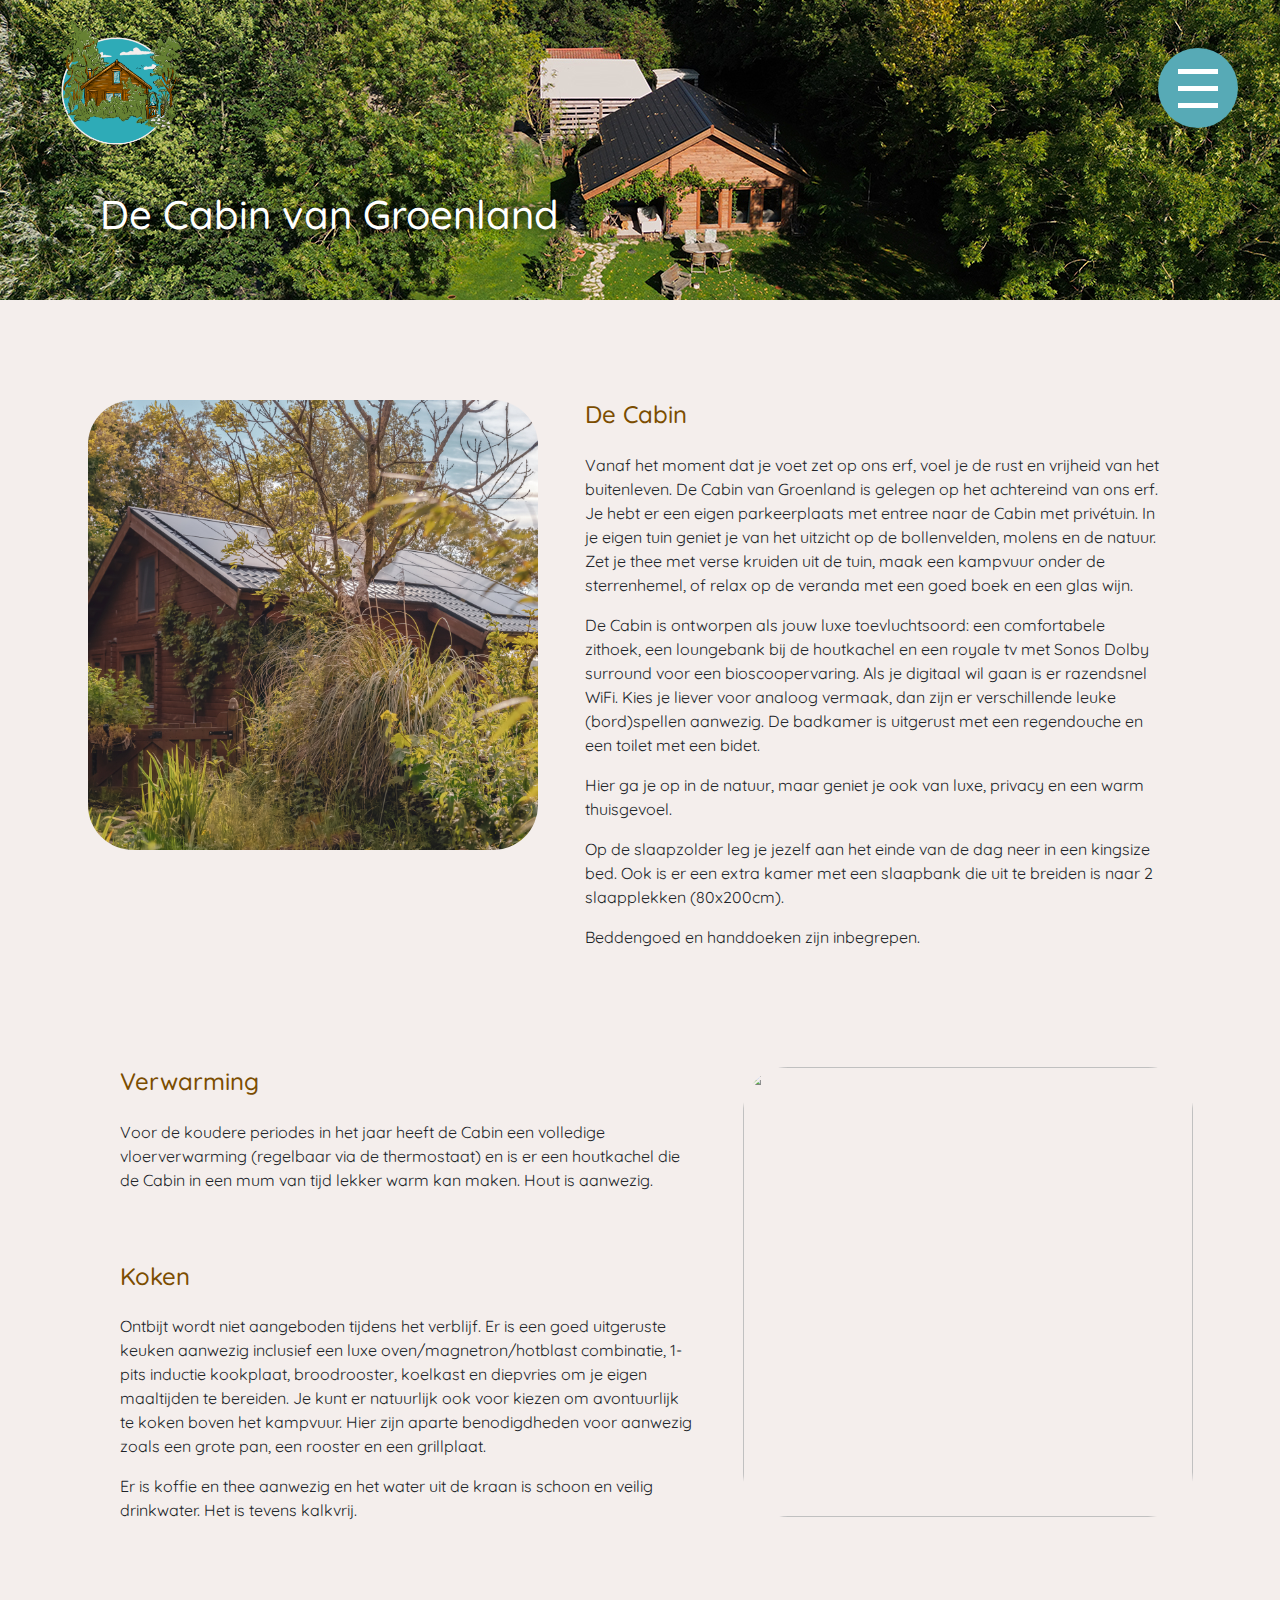
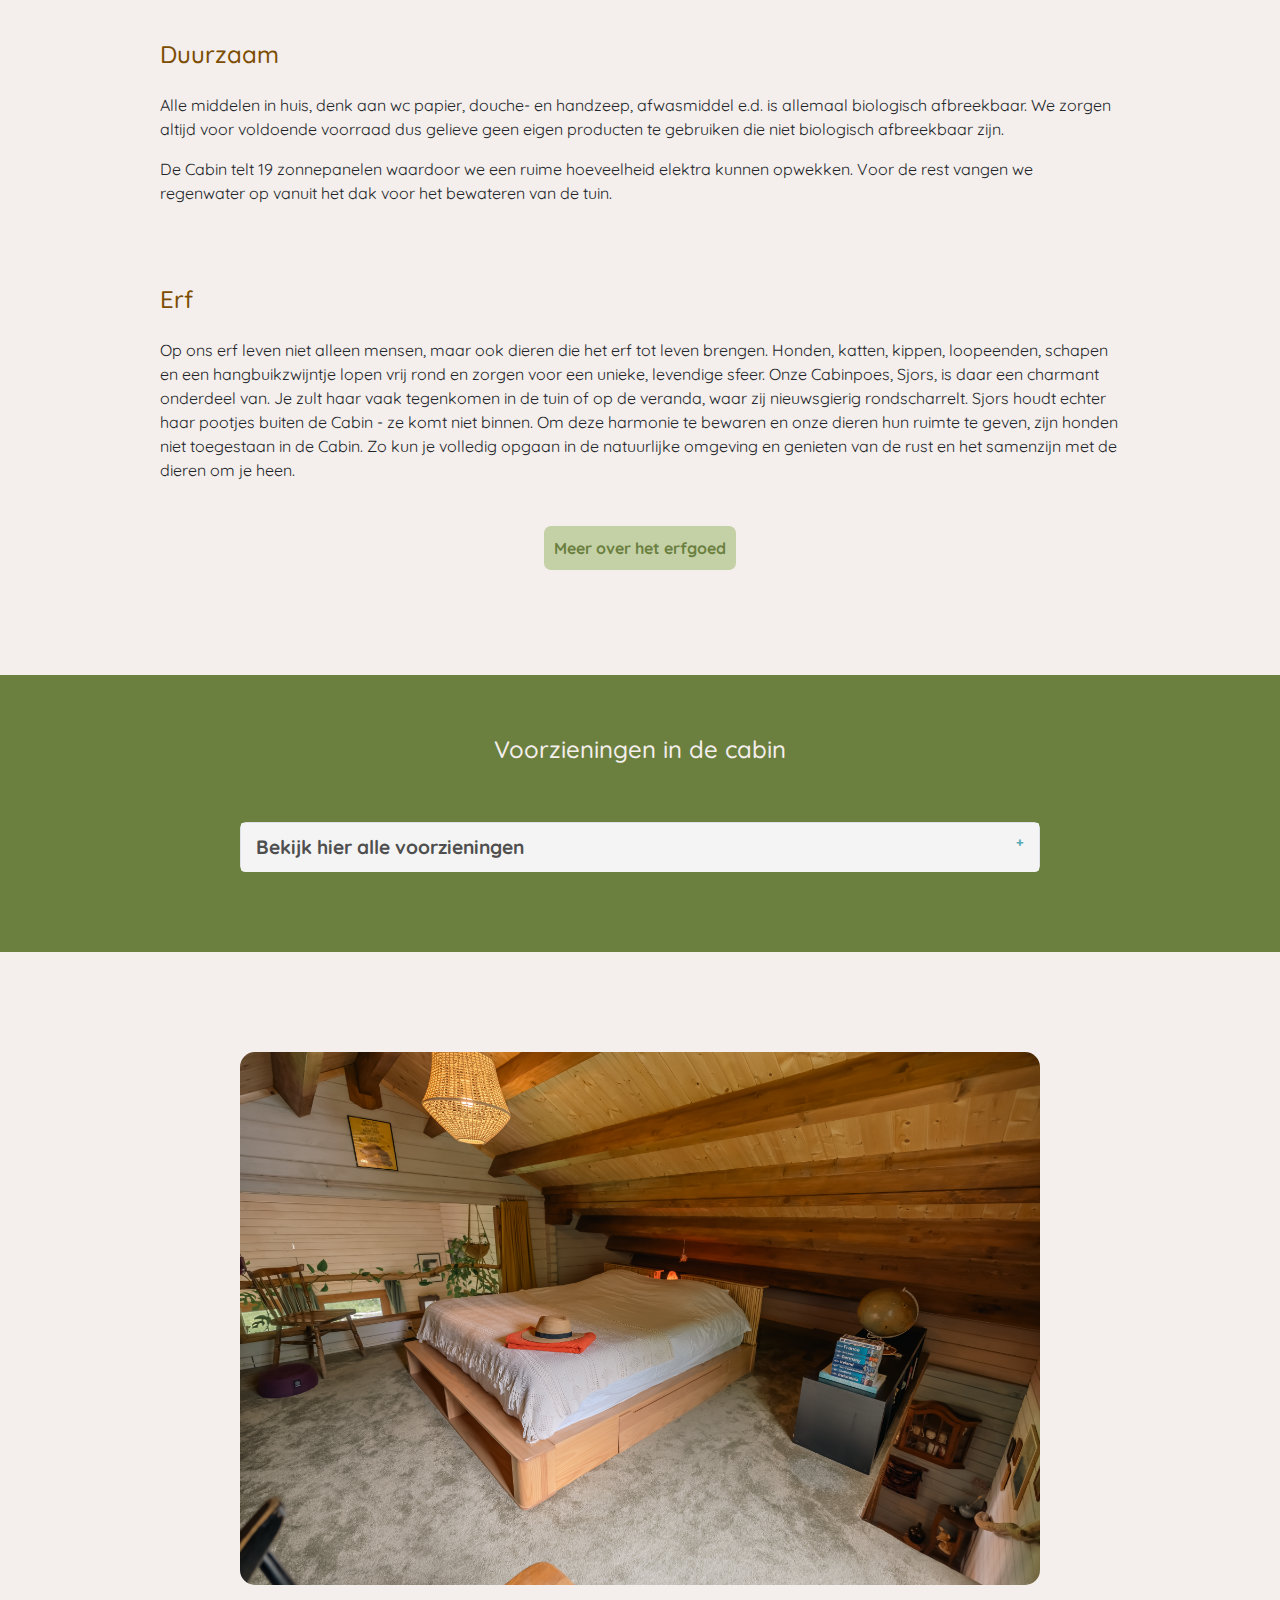
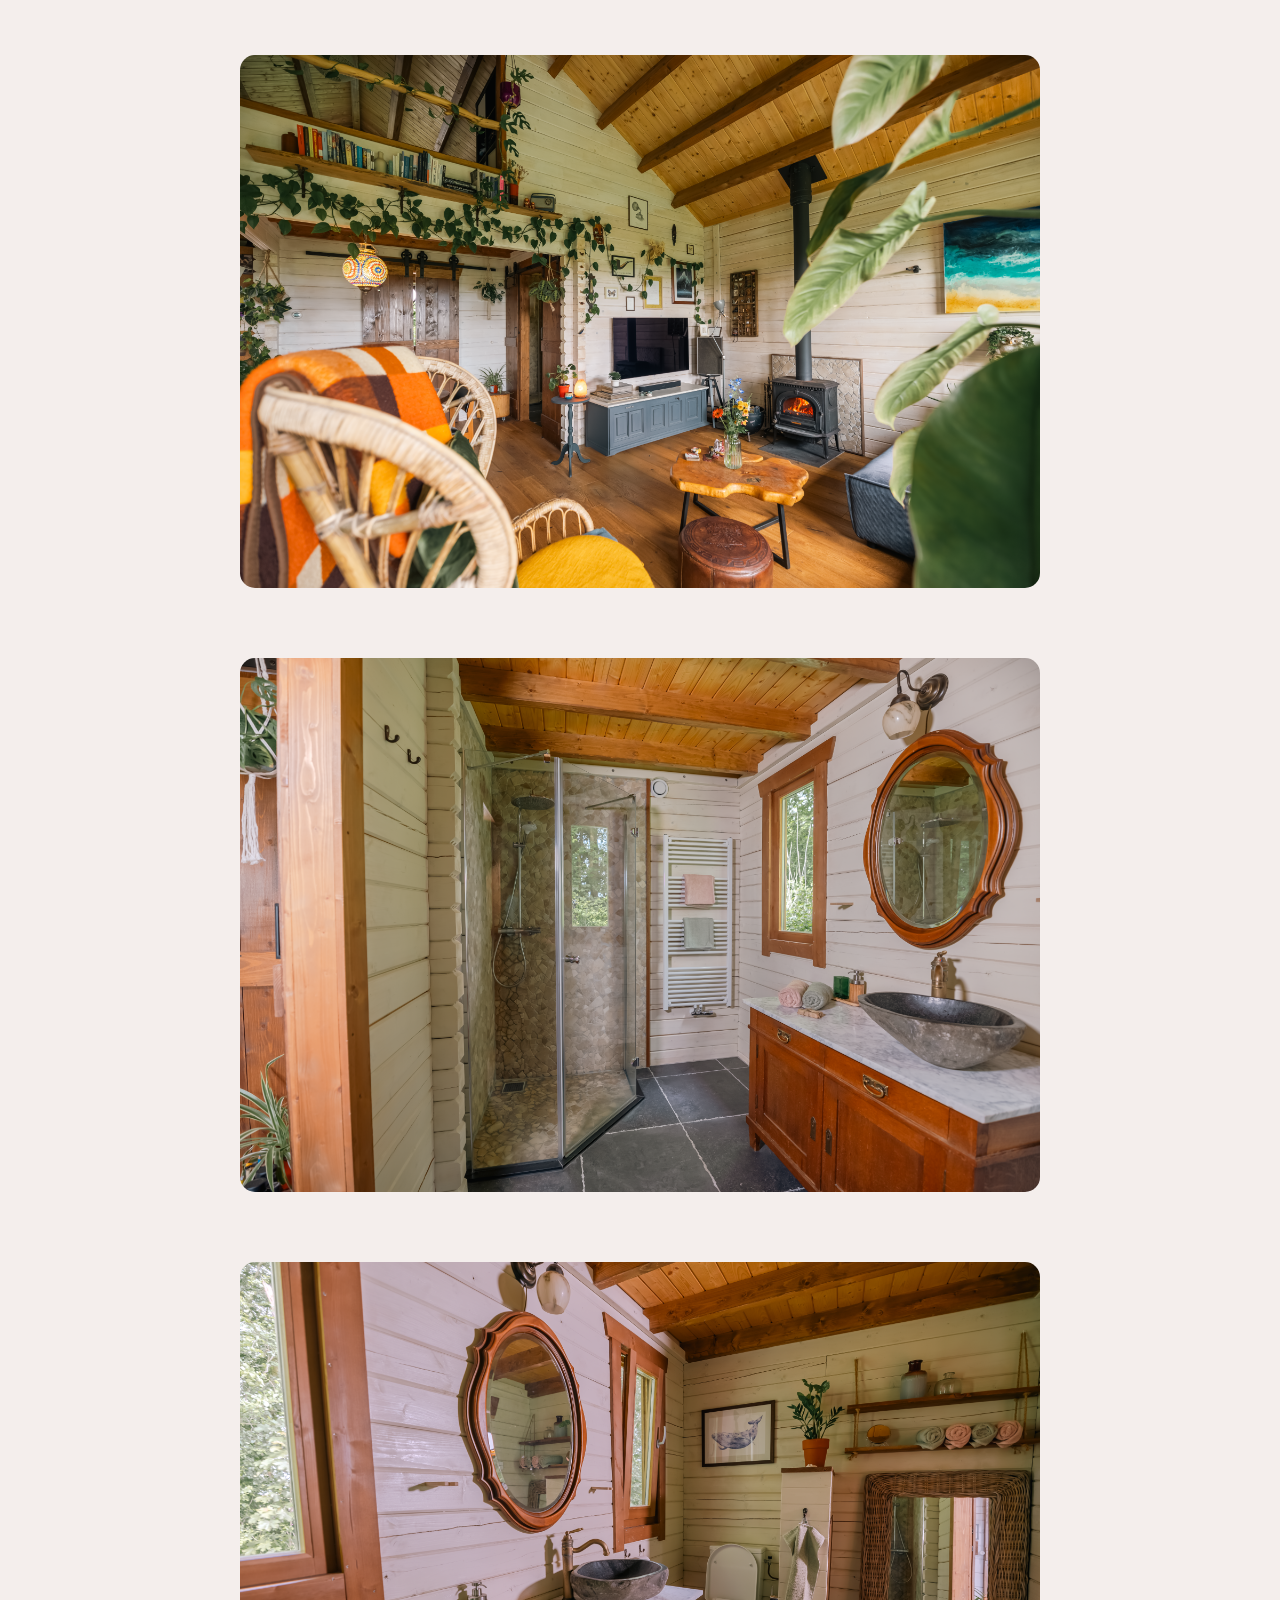
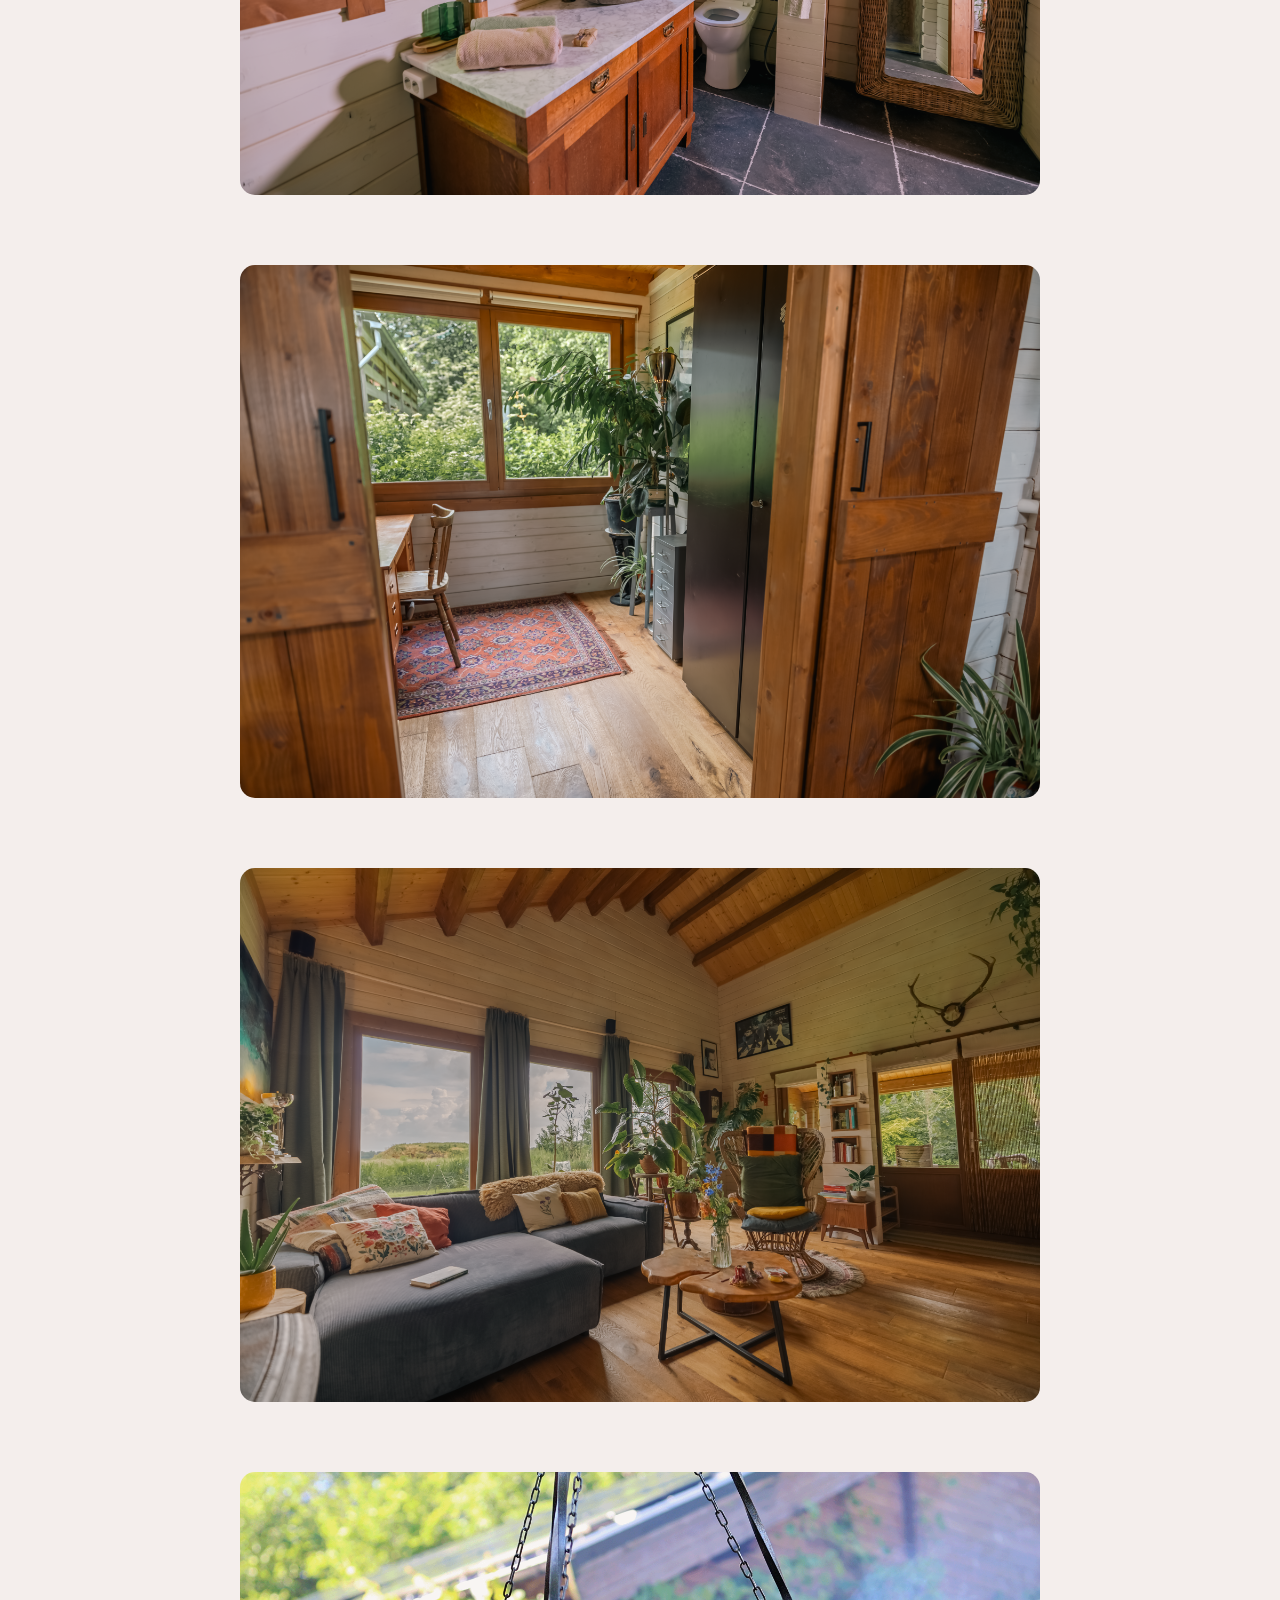
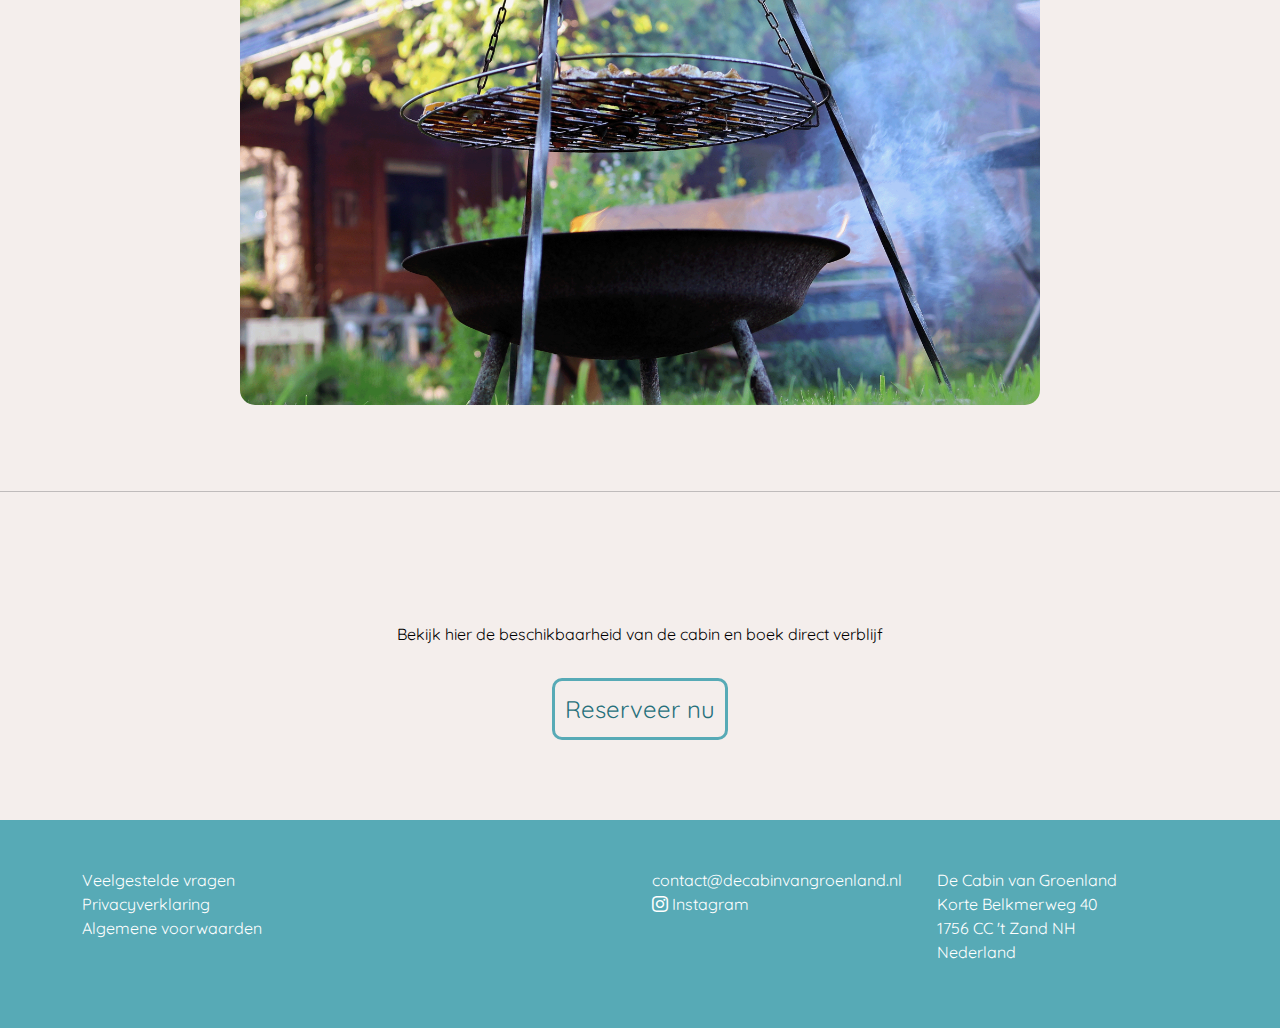
==== commit 4078a774: "spacing updates" ====
--- a/cabin.html
+++ b/cabin.html
@@ -63,7 +63,7 @@
                     <h2>Verwarming</h2>
                     <p>Voor de koudere periodes in het jaar heeft de Cabin een volledige vloerverwarming (regelbaar via de thermostaat) en is er een houtkachel die de Cabin in een mum van tijd lekker warm kan maken. Hout is aanwezig.</p>
                     
-                    <h2>Koken</h2>
+                    <h2 id="koken">Koken</h2>
                     <p>Ontbijt wordt niet aangeboden tijdens het verblijf. Er is een goed uitgeruste keuken aanwezig  inclusief een luxe oven/magnetron/hotblast combinatie, 1-pits inductie kookplaat, broodrooster, koelkast en diepvries om je eigen maaltijden te bereiden. Je kunt er natuurlijk ook voor kiezen om avontuurlijk te koken boven het kampvuur. Hier zijn aparte benodigdheden voor aanwezig zoals een grote pan, een rooster en een grillplaat.</p> 
                     <p>Er is koffie en thee aanwezig en het water uit de kraan is schoon en veilig drinkwater. Het is tevens kalkvrij. </p>            
 
@@ -100,7 +100,7 @@
             Onze Cabinpoes, Sjors, is daar een charmant onderdeel van. Je zult haar vaak tegenkomen in de tuin of op de veranda, waar zij nieuwsgierig rondscharrelt. Sjors houdt echter haar pootjes buiten de Cabin - ze komt niet binnen. 
             Om deze harmonie te bewaren en onze dieren hun ruimte te geven, zijn honden niet toegestaan in de Cabin. Zo kun je volledig opgaan in de natuurlijke omgeving en genieten van de rust en het samenzijn met de dieren om je heen.</p>
 
-            <div class="link"><a href="erfgoed.html">Meer over het erfgoed</a></div>
+            <a href="erfgoed.html"><button class="btn-link">Meer over het erfgoed</button></a>
 
         </div>
     
--- a/styles.css
+++ b/styles.css
@@ -309,12 +309,12 @@
     flex-direction: column;
     justify-content: center;
     align-items: center;
-    padding-top: 1rem;
 }
 
 .block-text {
     width: 95%;
     padding:2rem;
+    padding-top 0px;
     text-align: center;
 }
 
@@ -324,8 +324,6 @@
     flex-direction: row;
     justify-content: center;
     gap: 15px;
-    padding-top: 50px;
-    padding-bottom: 30px;
 }
 
 .block-right .block-text, .block-left .block-text {
@@ -333,21 +331,32 @@
     text-align: left;
 }
 
-.link {
-    padding-top: 10px;
-    font-size: 1.2rem;
-}
-
-.link a:link, .link a:visited, .link a:active {
+
+
+.btn-link {
+    padding: 10px;
+    border-radius: 10px;
+    font-size: 1rem;
+    border: 3px solid #F4EEEC;
+    background-color: #c4d1a7;
     color: #6B803F;
     font-weight: bold;
-}
+    text-decoration: none;
+    margin-top: 25px;
+}
+
+.btn-link:hover {
+    background-color: #e3ead5;
+    color: #6B803F;
+}
+
 
 
 /* Cabin */
 
-#cabin h1, #over h1 {
-    padding-top: 20px;
+#cabin h1, #omgeving h1, #over h1 {
+    margin-top: 70px;
+    margin-bottom: 70px; 
 }
 
 .block-right .block-img img {
@@ -365,6 +374,10 @@
     object-fit: cover;
 }
 
+#omgeving .block-img{
+    margin-top: 70px;
+}
+
 /* Over ons / Contact */
 
 .block-left .block-img img {
@@ -376,32 +389,25 @@
 
 /* Reserveren */
 
+#reserveren .block-text {
+    padding-top: 50px;
+
+}
+
 .block-reserveren {
     background-color: #6B803F;
-}
-
-.block-reserveren h1 {
-    color: #F4EEEC;
-    margin-top: 30px;
+    margin-top: 70px;
+    margin-bottom: 70px;
 }
 
 .block-reserveren .block-text {
     color: #F4EEEC;
 }
 
-.block-reserveren .btn-reserveren {
+.block-reserveren .btn-link {
     padding: 10px;
-    background-color: rgba(255, 255, 255, 0);
-    border: 3px solid #F4EEEC;
-    border-radius: 10px;
-    color: #F4EEEC;
-    font-size: 1.5rem;
+    border: 0px solid #F4EEEC;
     margin-bottom: 60px;
-}
-
-.block-reserveren .btn-reserveren:hover {
-    background-color: rgba(170, 222, 230, 1);
-    color: rgb(45, 100, 101);
 }
 
 /* Review */
@@ -524,6 +530,8 @@
 
 .block-insta {
     padding-top: 0px;
+    margin-top: 100px;
+    margin-bottom: 100px;
 }
 
 .block-insta img {
@@ -593,17 +601,15 @@
     display:inline;
 }
 
-#cabin-1 .wrapper, #verwarming .wapper, #omgeving .wrapper {
-    padding-bottom: 0px;
-}
-
-#verwarming .block-text, #erf .block-text, #omgeving .block-text, #voorzieningen .block-text {
-    padding-bottom: 0px;
-    padding-top: 0px;
-}
-#voorzieningen .block-text {
-    padding-left: 0px;
-    padding-right: 0px;
+/* losse pagina: cabin */
+
+
+#cabin-1 {
+    margin-top: 100px;
+}
+
+#verwarming, #koken, #duurzaam {
+    margin-top: 70px;
 }
 
 #cabin-1 h2, #verwarming h2, #duurzaam h2, #omgeving h2, #voorzieningen h2 {
@@ -616,11 +622,17 @@
 
 #duurzaam .block-text, #erf .block-text, #voorzieningen .block-text {
     width: 80dvw;
+    padding-top: 0px;
+}
+
+#cabin-1 .block-text, #verwarming .block-text {
+    padding-top: 0px;
 }
 
 .voorzieningen {
     background-color: #6B803F;
-    margin-top: 40px;
+    margin-top: 70px;
+    margin-bottom: 100px;
     padding-top: 60px;
     padding-bottom: 30px;
 }
@@ -628,10 +640,6 @@
 .voorzieningen h2 {
     padding-bottom: 0px;
     color: #F4EEEC;
-}
-
-#contact ul {
-    padding-left: 0;
 }
 
 .accordion-content ul {
@@ -651,31 +659,88 @@
 }
 
 .block-img-big img {
-    width: 90%;
+    width: 75%;
     height: auto;
-    max-width: 1500px;
+    max-width: 800px;
     border-radius: 15px;
-    margin-bottom: 30px;
-}
-
-#erfgoed h2, #contact h2 {
-    padding: 2rem;
+    margin-bottom: 70px;
+}
+
+/* losse pagina: erfgoed */
+
+#erfgoed {
+    margin-top: 70px;
+    margin-bottom: 40px;
+}
+
+/* losse pagina: contact */
+
+#contact {
+    margin-top: 50px;
+    margin-bottom: 50px;
+
 }
 
 #contact ul {
     list-style: none;
-}
-
-#contact a, #omgeving a, #privacy a {
+    padding-left: 0;
+}
+
+#contact a{
     color: #7B4D00;
 }
 
-#contact a:hover, #omgeving a:hover, #privacy a:hover {
+#contact a:hover{
     color: #D07F00;
 }
 
-#privacy .block-text, #omgeving .block-text, #voorwaarden .block-text {
+/* losse pagina: de omgeving */
+
+#omgeving-1 {
+    margin-top: 100px;
+    margin-bottom: 80px;
+}
+
+#omgeving-1 h2 {
+    padding-top: 0px;
+}
+
+#omgeving-2 {
+    margin-bottom: 70px;
+}
+
+#omgeving-2 a {
+    color: #7B4D00;
+}
+
+ #omgeving-2 a:hover {
+    color: #D07F00;
+}
+
+/* losse pagina: privacy */
+
+#privacy {
+    margin-top: 40px;
+    margin-bottom: 70px;
+}
+
+#privacy a {
+    color: #7B4D00;
+}
+
+#privacy a:hover {
+    color: #D07F00;
+}
+
+#privacy .block-text {
     text-align: left;
+}
+
+/* losse pagina: algemene voorwaarden */
+
+#voorwaarden {
+    margin-top: 40px;
+    margin-bottom: 70px;
 }
 
 #voorwaarden li {
@@ -684,6 +749,19 @@
 
 #voorwaarden li span{
     color: black;
+}
+
+#voorwaarden .block-text {
+    text-align: left;
+}
+
+/* element op losse pagina's: reserveren */
+
+#reserveren {
+    padding: 0px;
+    margin: 0px;
+    margin-top: 80px;
+    margin-bottom: 80px;
 }
 
 .reserveren-los {
@@ -697,9 +775,15 @@
 .reserveren-los .btn-reserveren {
     border: 3px solid #57AAB6;
     color: #26707b;
+    margin: 0px;
 }
 
 /* veelgestelde vragen accordeon */
+
+#vragen {
+    margin-top: 70px;
+    margin-bottom: 70px;
+}
 
 .accordion {
     width: 800px;
@@ -861,10 +945,9 @@
 
 }
 
-/* for landscpae */
-
-@media (min-device-width: 480px) 
-and (max-device-width: 640px) 
+/* for landscape */
+
+@media (max-height: 425px) 
 and (orientation: landscape) {
 
     .navbar-brand img {
@@ -895,11 +978,11 @@
     }
 
     .header-losse-pagina {
-        height: 250px;
+        height: 175px;
     }
 
     .header-losse-pagina h1 {
-        padding: 165px 0px 0px 50px;
+        padding: 125px 0px 0px 50px;
     }
 
 }
@@ -935,7 +1018,7 @@
   @media (max-width: 500px) {
 
     * {
-        scroll-margin-top: 120px;
+        scroll-margin-top: 70px;
     }
 
     .navbar-brand img {
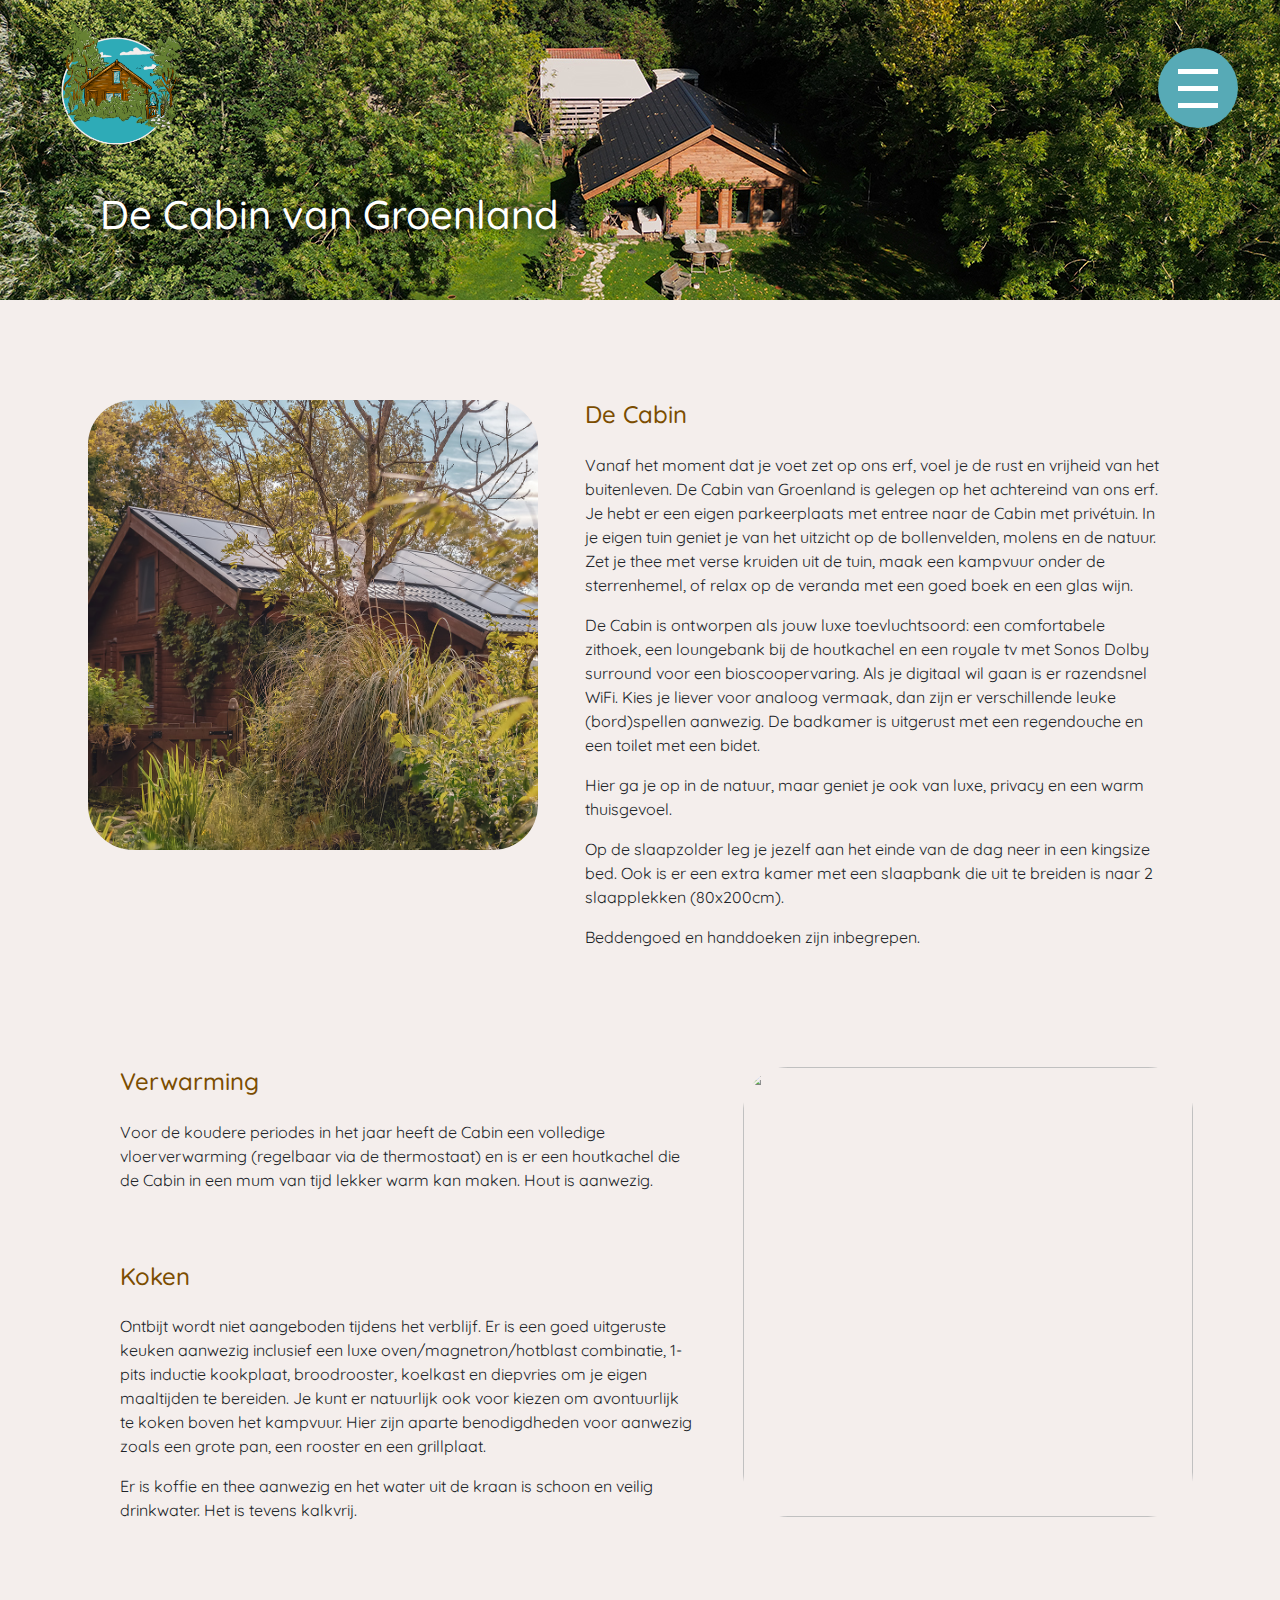
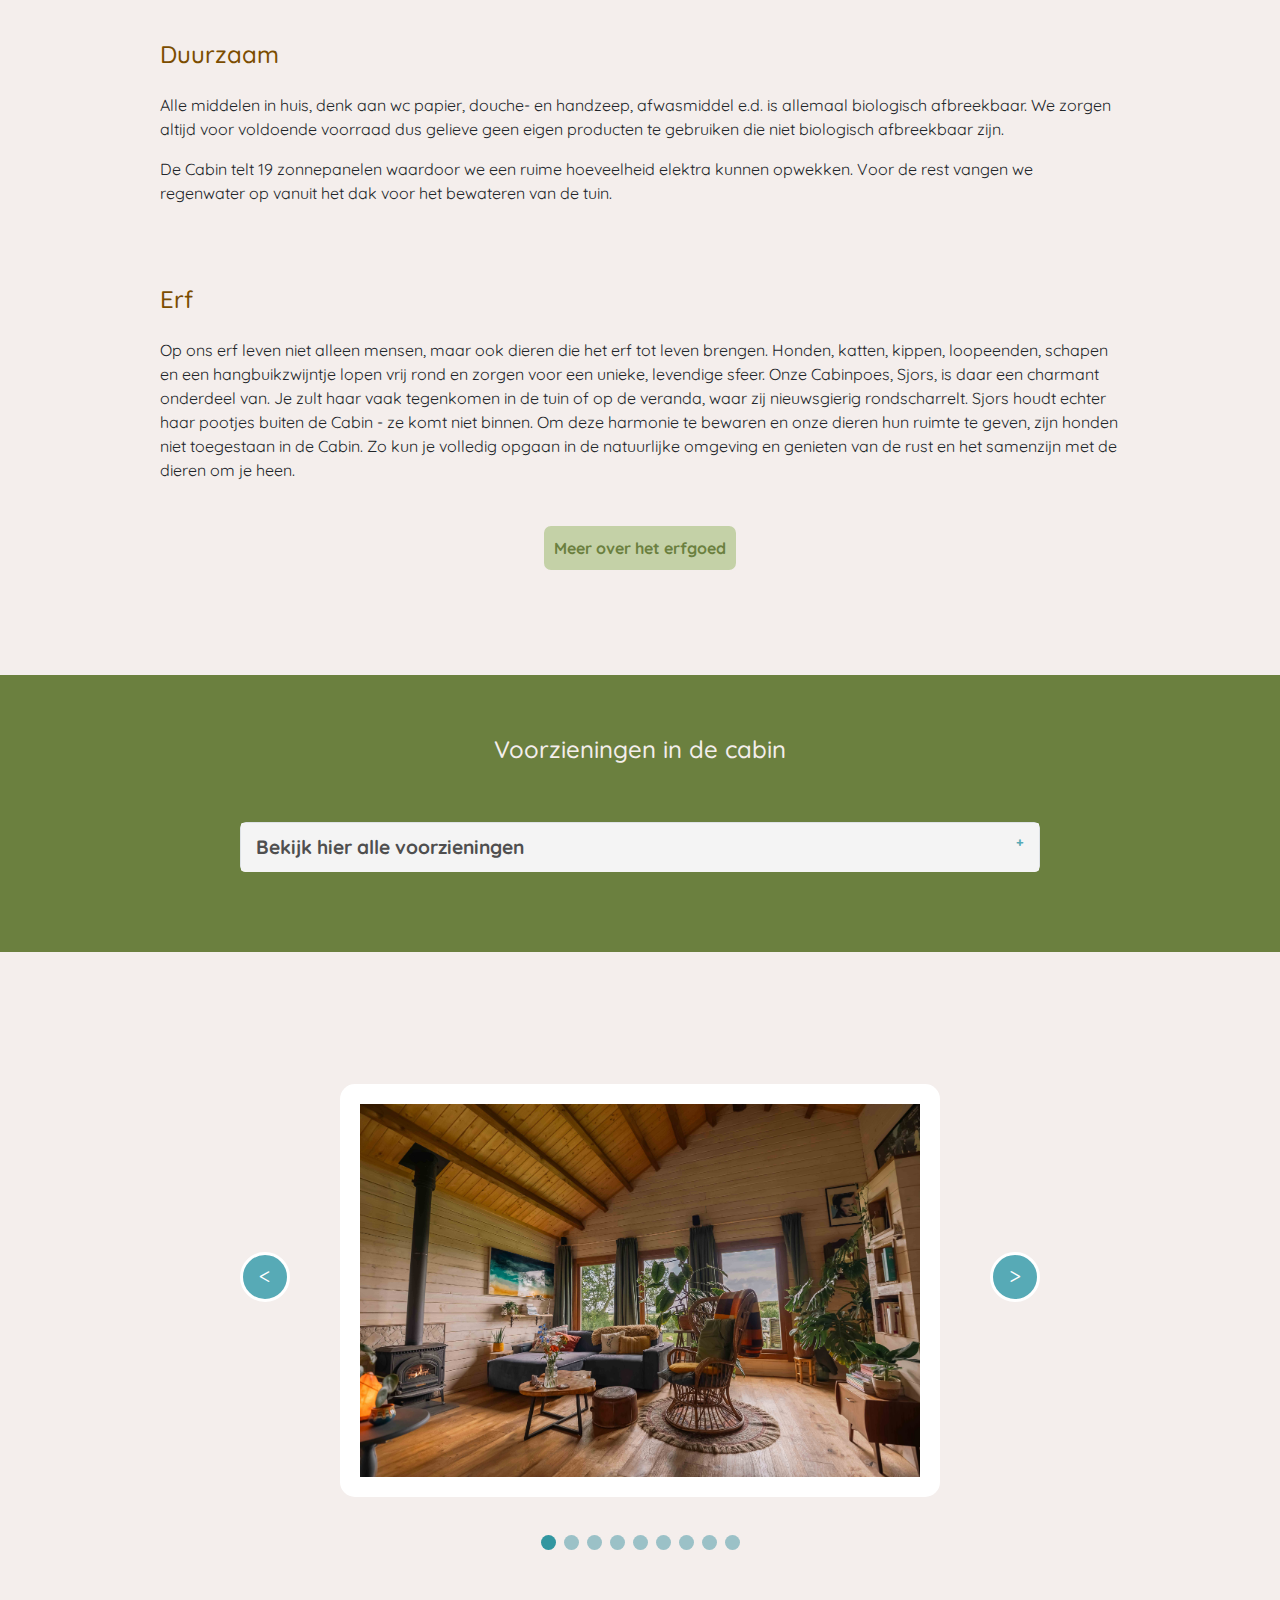
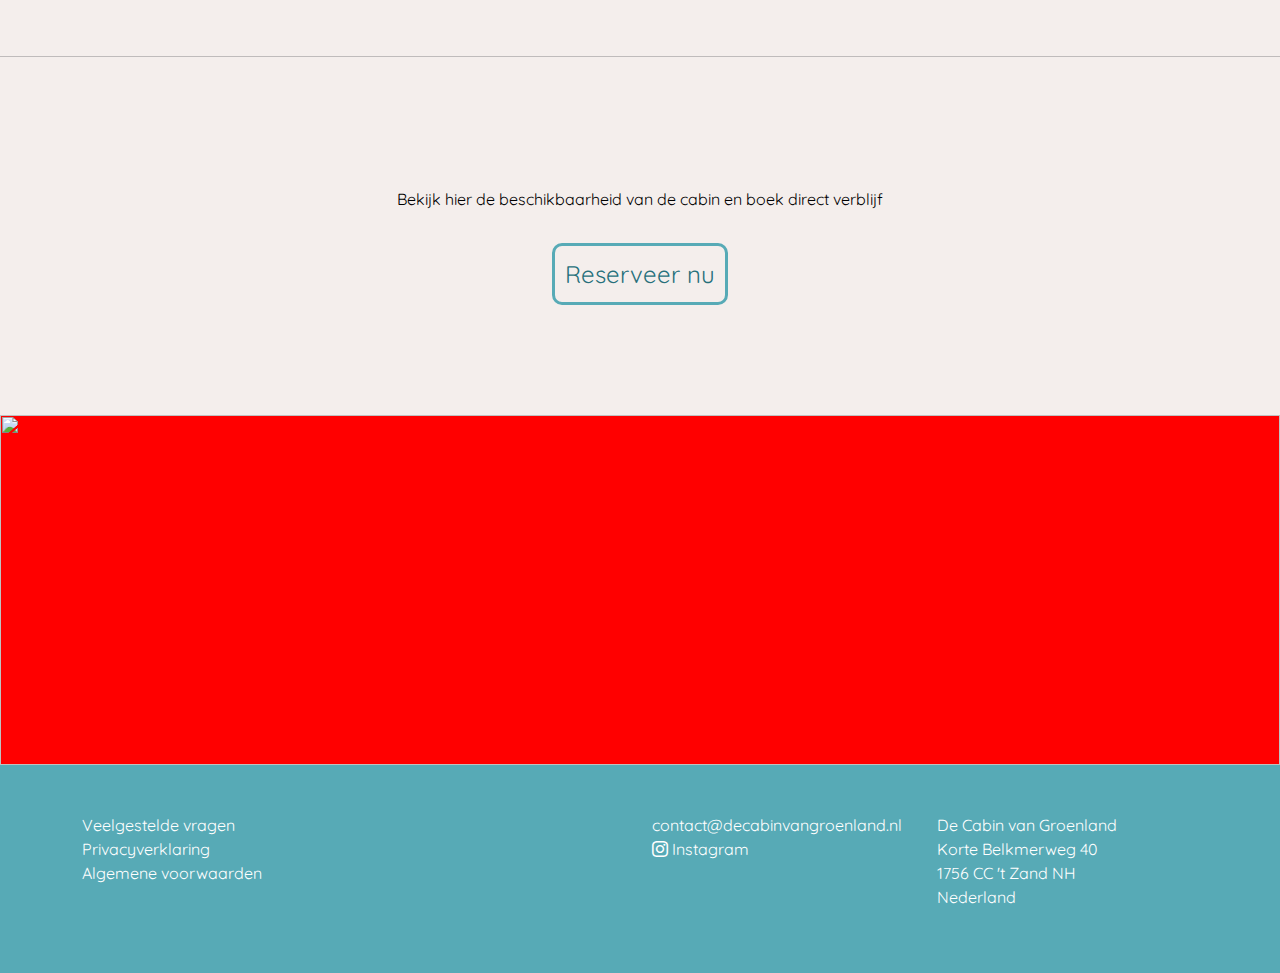
==== commit 52189712: "new photos" ====
--- a/cabin.html
+++ b/cabin.html
@@ -35,7 +35,7 @@
         <div class="wrapper">
 
         <div class="block-img">
-            <img src="images/groenlandcabin.jpg">
+            <img src="images/foto3.jpg">
         </div>
 
         <div class="block-text">
@@ -181,22 +181,104 @@
         
     </div>
 
-    <!-- images -->
-
-    <div class="block-center block-img-big">
-
-    <img src="images/groenland16.png">
-    <img src="images/groenland17.png">
-    <img src="images/groenland18.png">
-    <img src="images/groenland19.png">
-    <img src="images/groenland20.png">
-    <img src="images/groenland21.png">
-    <img src="images/groenland23.png">
-
-    </div>
+    <!-- Foto's cabin: Woonkamer -->
+
+    <div id="reviews" class="block-reviews">
+
+        <div id="fotocarousel" class="wrapper-reviews">
+    
+            <!-- Button previous -->
+            <button class="prev"><</button>
+
+    <div id="slider">
+        <!-- first slide -->
+        <div class="slide active">
+            <div class="review-card">
+                <img src="images/foto4.jpg" style="width:100%">
+               </div>
+        </div>
+
+        <!-- second slide -->
+        <div class="slide">
+            <div class="review-card">
+                <img src="images/foto6.jpg" style="width:100%">
+               </div>
+        </div>
+
+        <!-- third slide -->
+        <div class="slide">
+            <div class="review-card">
+                <img src="images/foto17.jpg" style="width:100%">
+                       </div>
+            </div>
+
+        <!-- fourth slide -->
+        <div class="slide">
+            <div class="review-card">
+                <img src="images/foto8.jpg" style="width:100%">
+               </div>
+        </div>
+
+        <!-- fifth slide -->
+        <div class="slide">
+            <div class="review-card">
+                <img src="images/foto12.jpg" style="width:100%">
+               </div>
+        </div>
+
+        <!-- sixth slide -->
+        <div class="slide">
+            <div class="review-card">
+                <img src="images/foto13.jpg" style="width:100%">
+               </div>
+        </div>
+
+        <!-- seventh slide -->
+        <div class="slide">
+            <div class="review-card">
+                <img src="images/foto14.jpg" style="width:100%">
+               </div>
+        </div>
+
+        <!-- eight slide -->
+        <div class="slide">
+            <div class="review-card">
+                <img src="images/foto15.jpg" style="width:100%">
+               </div>
+        </div>
+
+        <!-- sixth slide -->
+        <div class="slide">
+            <div class="review-card">
+                <img src="images/foto26.jpg" style="width:100%">
+               </div>
+        </div>
+
+    </div>
+
+
+    <!-- Next Button -->
+    <button class="next">></button>
+        
+    </div>
+    </div>
+
+    <!-- The dots/circles -->
+    <div style="text-align:center">
+    <span class="dot" onclick="currentSlide(1)"></span>
+    <span class="dot" onclick="currentSlide(2)"></span>
+    <span class="dot" onclick="currentSlide(3)"></span>
+    <span class="dot" onclick="currentSlide(4)"></span>
+    <span class="dot" onclick="currentSlide(5)"></span>
+    <span class="dot" onclick="currentSlide(6)"></span>
+    <span class="dot" onclick="currentSlide(7)"></span>
+    <span class="dot" onclick="currentSlide(8)"></span>
+    <span class="dot" onclick="currentSlide(9)"></span>
+    </div>
+
 
      <!-- Reserveren -->
-      <hr>
+      <hr id="cabinhr">
 
      <div id="reserveren" class="block-reserveren reserveren-los">
         
@@ -210,11 +292,21 @@
 
     </div>
 
+    
+    <!-- big image -->
+
+    <div class="big-image veld">
+        
+        <img src="images/foto18.jpg">
+        
+</div>
+
     <!-- Footer -->
 
     <div id="footer-placeholder"></div>
 
     <script src="navigation.js"></script>
+    <script src="reviews.js"></script>
     <script src="vragen.js"></script>
     <script src="footer.js"></script>
 
--- a/styles.css
+++ b/styles.css
@@ -200,6 +200,7 @@
     font-size: 2rem;
     color: #7B4D00;
     text-align: center;
+    margin-top: 150px;
     padding-bottom: 20px;
 }
 
@@ -314,7 +315,7 @@
 .block-text {
     width: 95%;
     padding:2rem;
-    padding-top 0px;
+    padding-top: 0px;
     text-align: center;
 }
 
@@ -376,6 +377,10 @@
 
 #omgeving .block-img{
     margin-top: 70px;
+}
+
+#omgeving .block-text {
+    width: 75dvw;
 }
 
 /* Over ons / Contact */
@@ -666,6 +671,25 @@
     margin-bottom: 70px;
 }
 
+#fotocarousel {
+    margin-bottom: 30px;
+}
+
+#cabinhr {
+    margin-top: 100px;
+}
+
+.fade {
+    animation-name: fade;
+    animation-duration: 1.5s;
+  }
+  
+  @keyframes fade {
+    from {opacity: .4}
+    to {opacity: 1}
+  }
+
+
 /* losse pagina: erfgoed */
 
 #erfgoed {
@@ -673,6 +697,10 @@
     margin-bottom: 40px;
 }
 
+#erfgoed .block-text {
+    width: 75dvw;
+}
+
 /* losse pagina: contact */
 
 #contact {
@@ -705,6 +733,12 @@
     padding-top: 0px;
 }
 
+.veld img {
+height: 350px;
+object-fit: cover;
+background-color: red;
+}
+
 #omgeving-2 {
     margin-bottom: 70px;
 }
@@ -734,6 +768,7 @@
 
 #privacy .block-text {
     text-align: left;
+    width: 75dvw;
 }
 
 /* losse pagina: algemene voorwaarden */
@@ -753,6 +788,7 @@
 
 #voorwaarden .block-text {
     text-align: left;
+    width: 75dvw;
 }
 
 /* element op losse pagina's: reserveren */
@@ -821,19 +857,20 @@
 
 .accordion-content {
     display: block;
-    padding: 0px 15px;
+    padding: 0 15px;
     background: #fff;
     font-size: 1rem;
     line-height: 1.5;
-    height: 0;
-    overflow: hidden;
-    transition: height 0.2s ease-out;
+    max-height: 0; 
+    overflow: hidden; 
+    transition: max-height 0.3s ease-out, padding 0.3s ease-out;
 }
 
 .accordion-content.open {
-    padding: 10px 15px;
-    height: auto;
-}
+    padding: 10px 15px; 
+    max-height: 1000px; 
+}
+
 
 .accordion-header:after {
     content: '\002B'; /* Unicode character for "plus" sign (+) */
@@ -873,6 +910,7 @@
 
     .header-quote {
         font-size: 1rem;
+        margin-top: 0px;
     }
     
     .header-list {
@@ -888,6 +926,10 @@
         height: 600px;
     }
 
+    #fotocarousel {
+        height: 350px;
+    }
+
     #slider {
         width: 400px;
     }
@@ -898,6 +940,10 @@
 
     .review-card {
     height: 515px;
+    }
+
+    #fotocarousel .review-card {
+        height: auto;
     }
 
     .accordion {
@@ -994,6 +1040,50 @@
         height: 300px;
         border-radius: 20px;
     }
+
+    #cabin h1 {
+            margin-top: 70px;
+            margin-bottom: 40px; 
+        }
+
+    #cabin .block-text, #over .block-text, #cabin-1 h2, #cabin-1 p, #verwarming h2, #verwarming p, #koken h2, #koken p, #duurzaam h2, #duurzaam p, #erf h2, #erf p {
+            text-align: center;
+        }
+    
+    #omgeving h1 {
+        margin-top: 60px;
+        margin-bottom: 60px; 
+    }
+
+    #over h1 {
+        margin-top: 70px;
+        margin-bottom: 40px; 
+    }
+
+    #block-insta {
+        margin-top: 60px;
+        margin-bottom: 60px;
+    }
+
+    #cabin-1, #erfgoed, #omgeving-1 {
+        margin-top: 60px;
+        margin-bottom: 0px;
+    }
+
+    #vragen {
+        margin-top: 30px;
+        margin-bottom: 0px;
+    }
+
+    #verwarming, #omgeving-2 {
+        margin-top: 0px;
+    }
+
+    #reserveren {
+            margin-top: 40px;
+            margin-bottom: 80px;
+        }  
+
 
     .wrapper {
         width: 100%;
@@ -1013,6 +1103,10 @@
     .accordion {
         width: 450px;
     }
+
+    #voorzieningen .accordion-header {
+        font-size: 1rem;
+    }
 }
 
   @media (max-width: 500px) {
@@ -1037,6 +1131,10 @@
 
     #cabin-1 .block-text, #cabin-2 .block-text {
         text-align: left;
+    }
+
+    .btn-reserveren {
+        font-size: 0.7rem;
     }
 
     .block-reserveren {
@@ -1054,6 +1152,11 @@
     .wrapper-reviews {
         width: 350px;
         height: 800px;
+    }
+
+    #fotocarousel {
+        width: 350px;
+        height: 250px;
     }
 
     #slider {
@@ -1078,6 +1181,10 @@
     height: 715px;
     }
 
+    #fotocarousel .review-card {
+        height: auto;
+    }
+
     .accordion {
         width: 300px;
     }
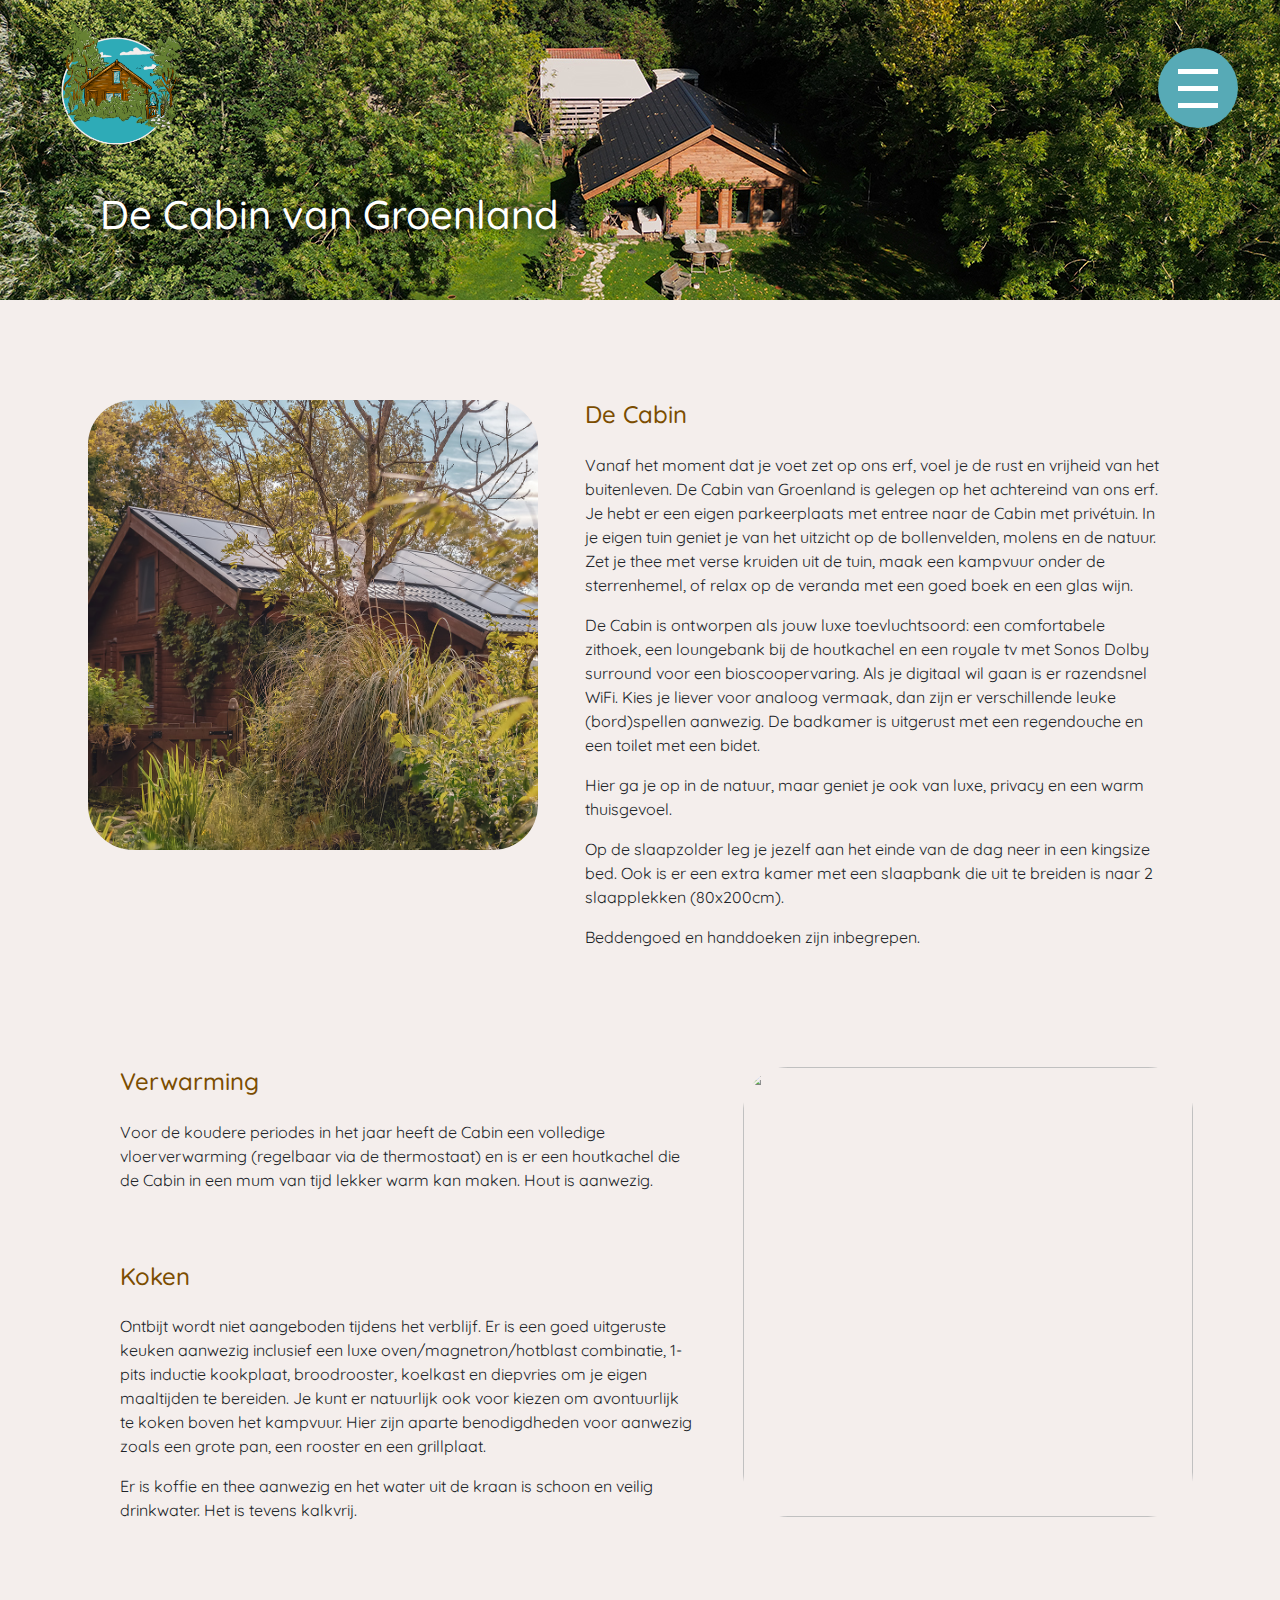
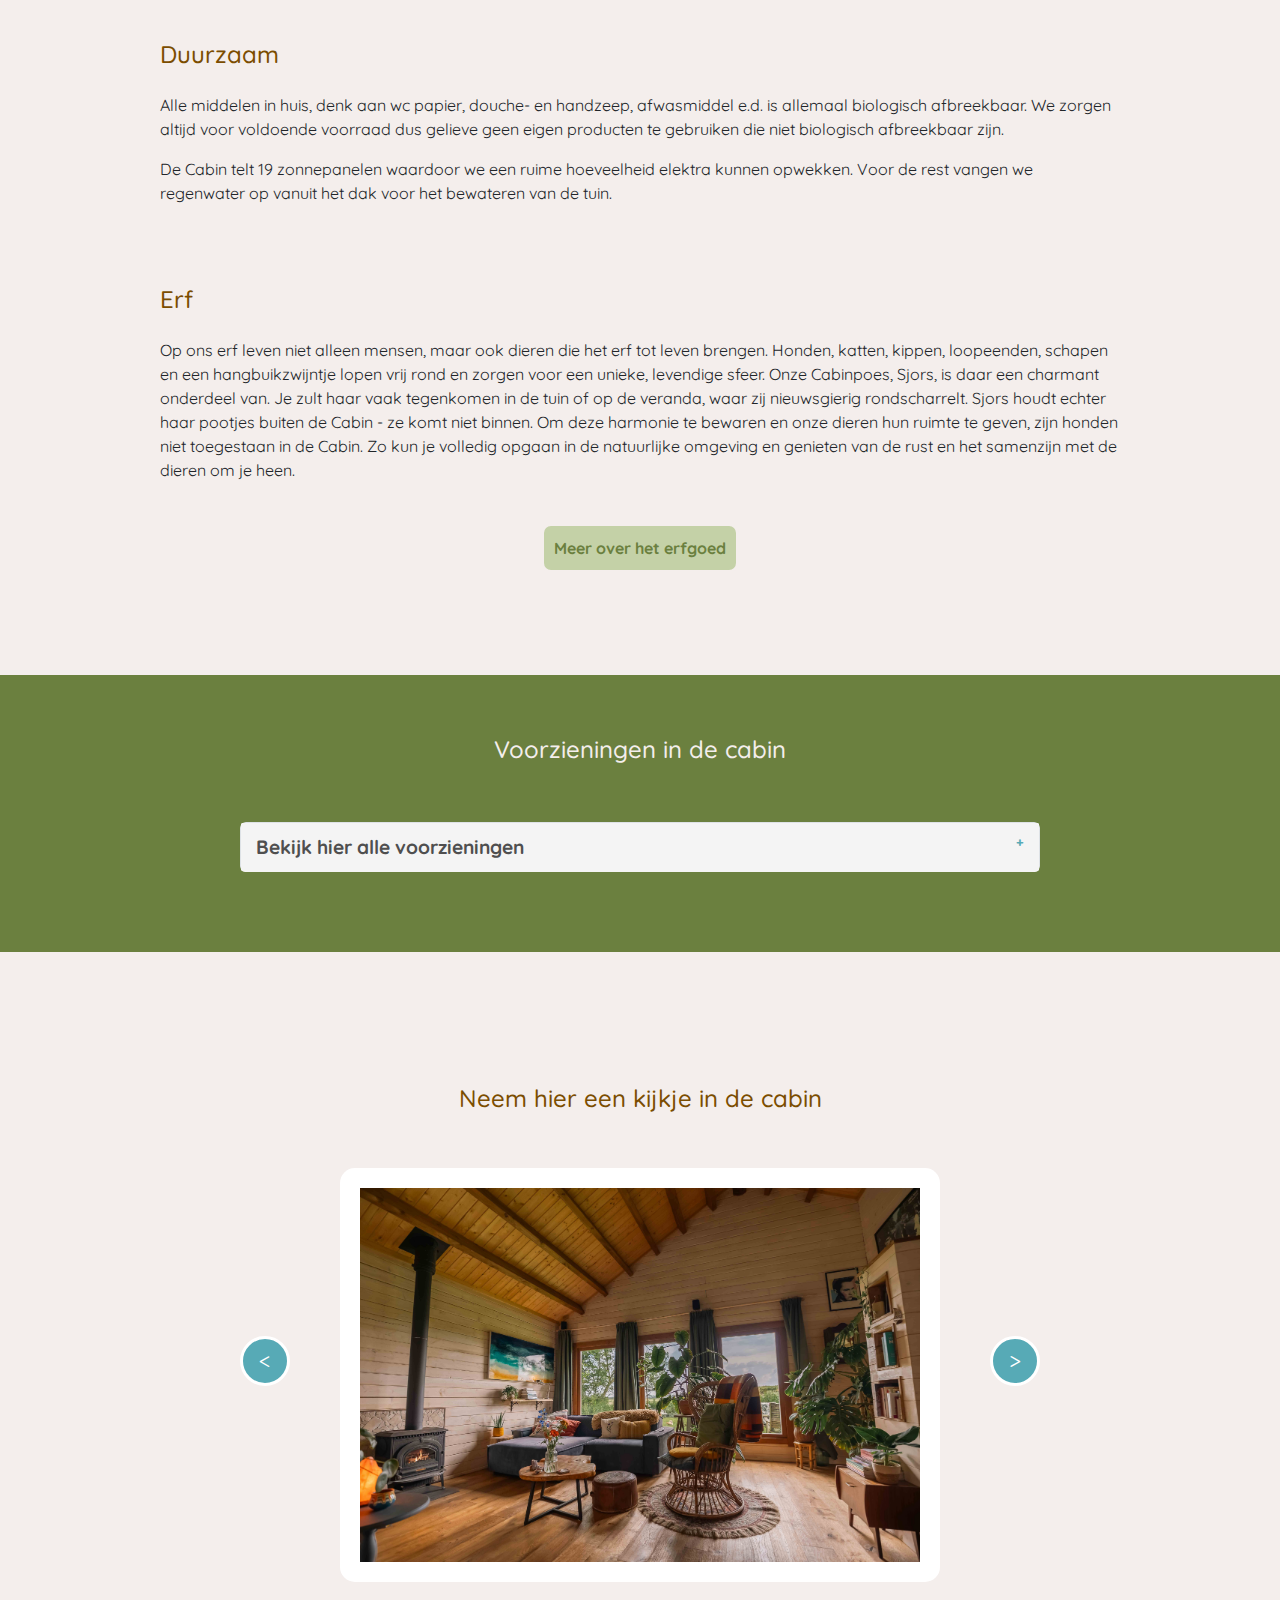
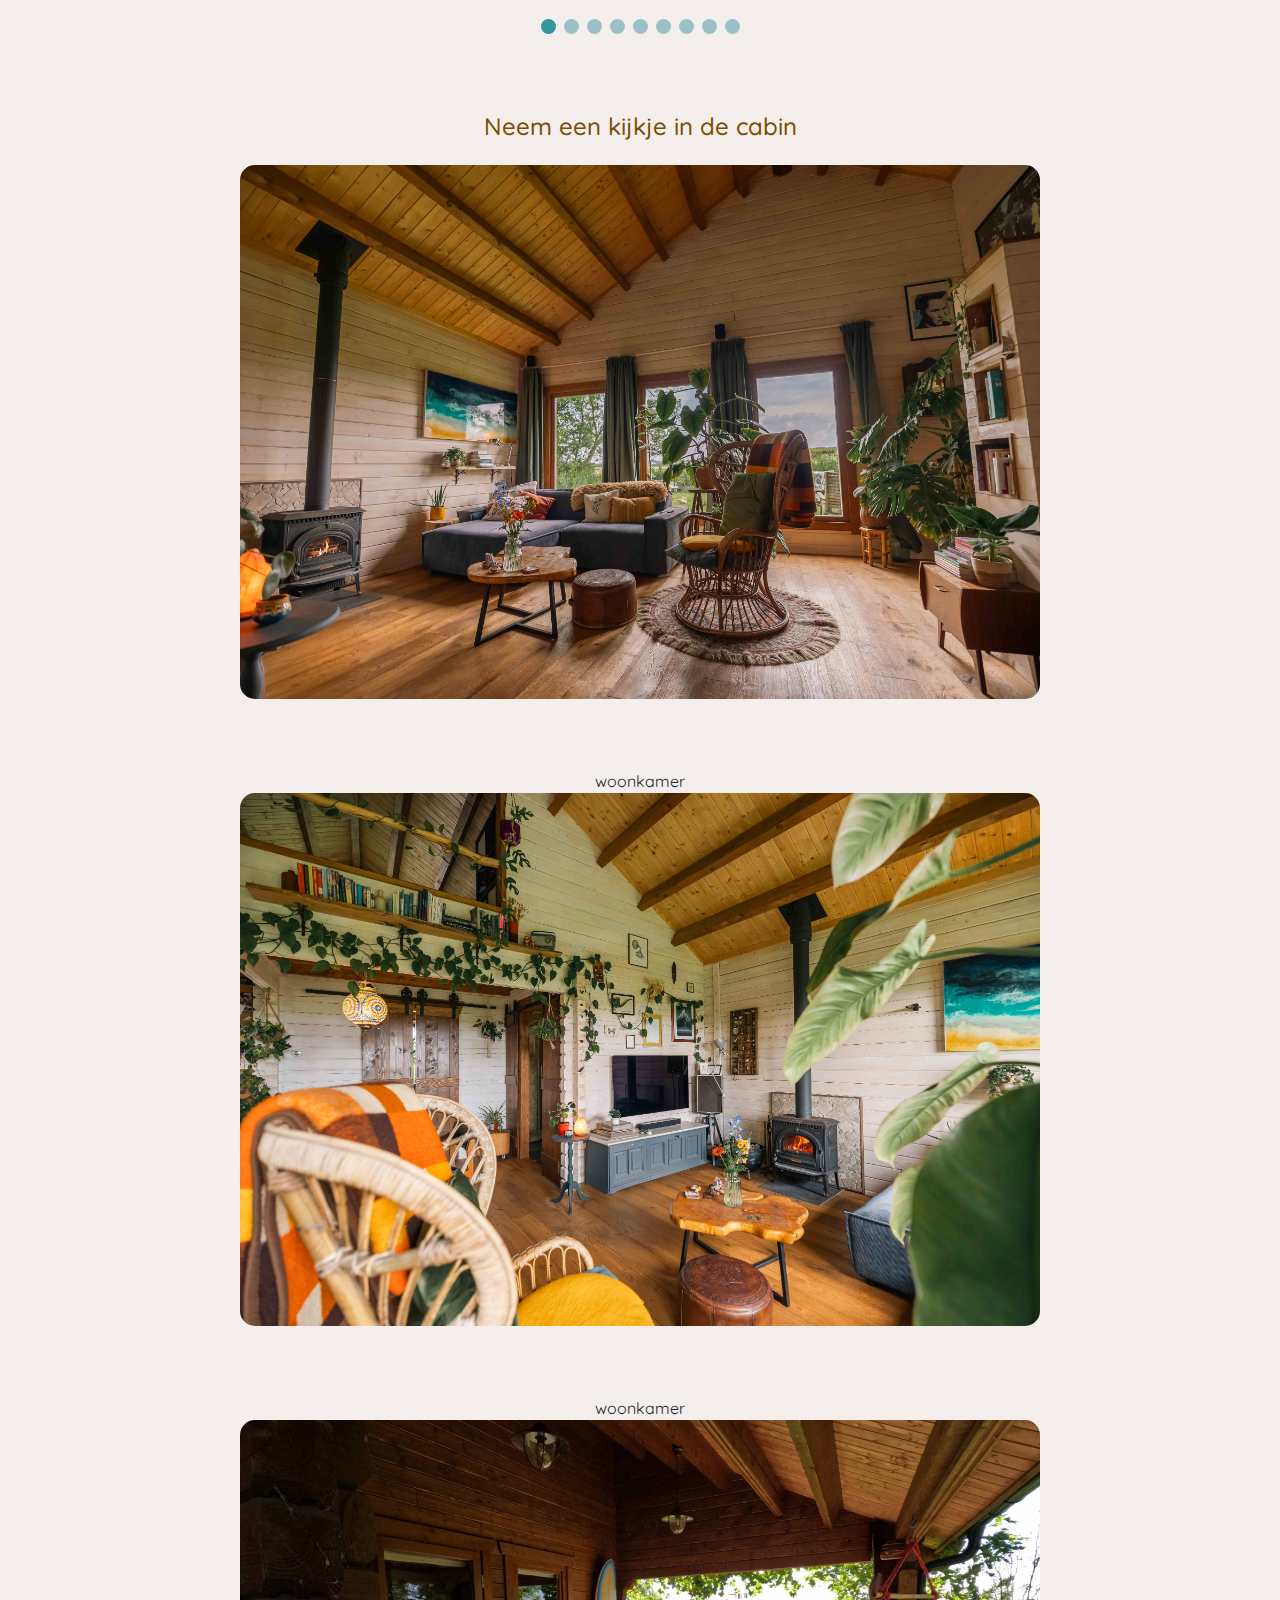
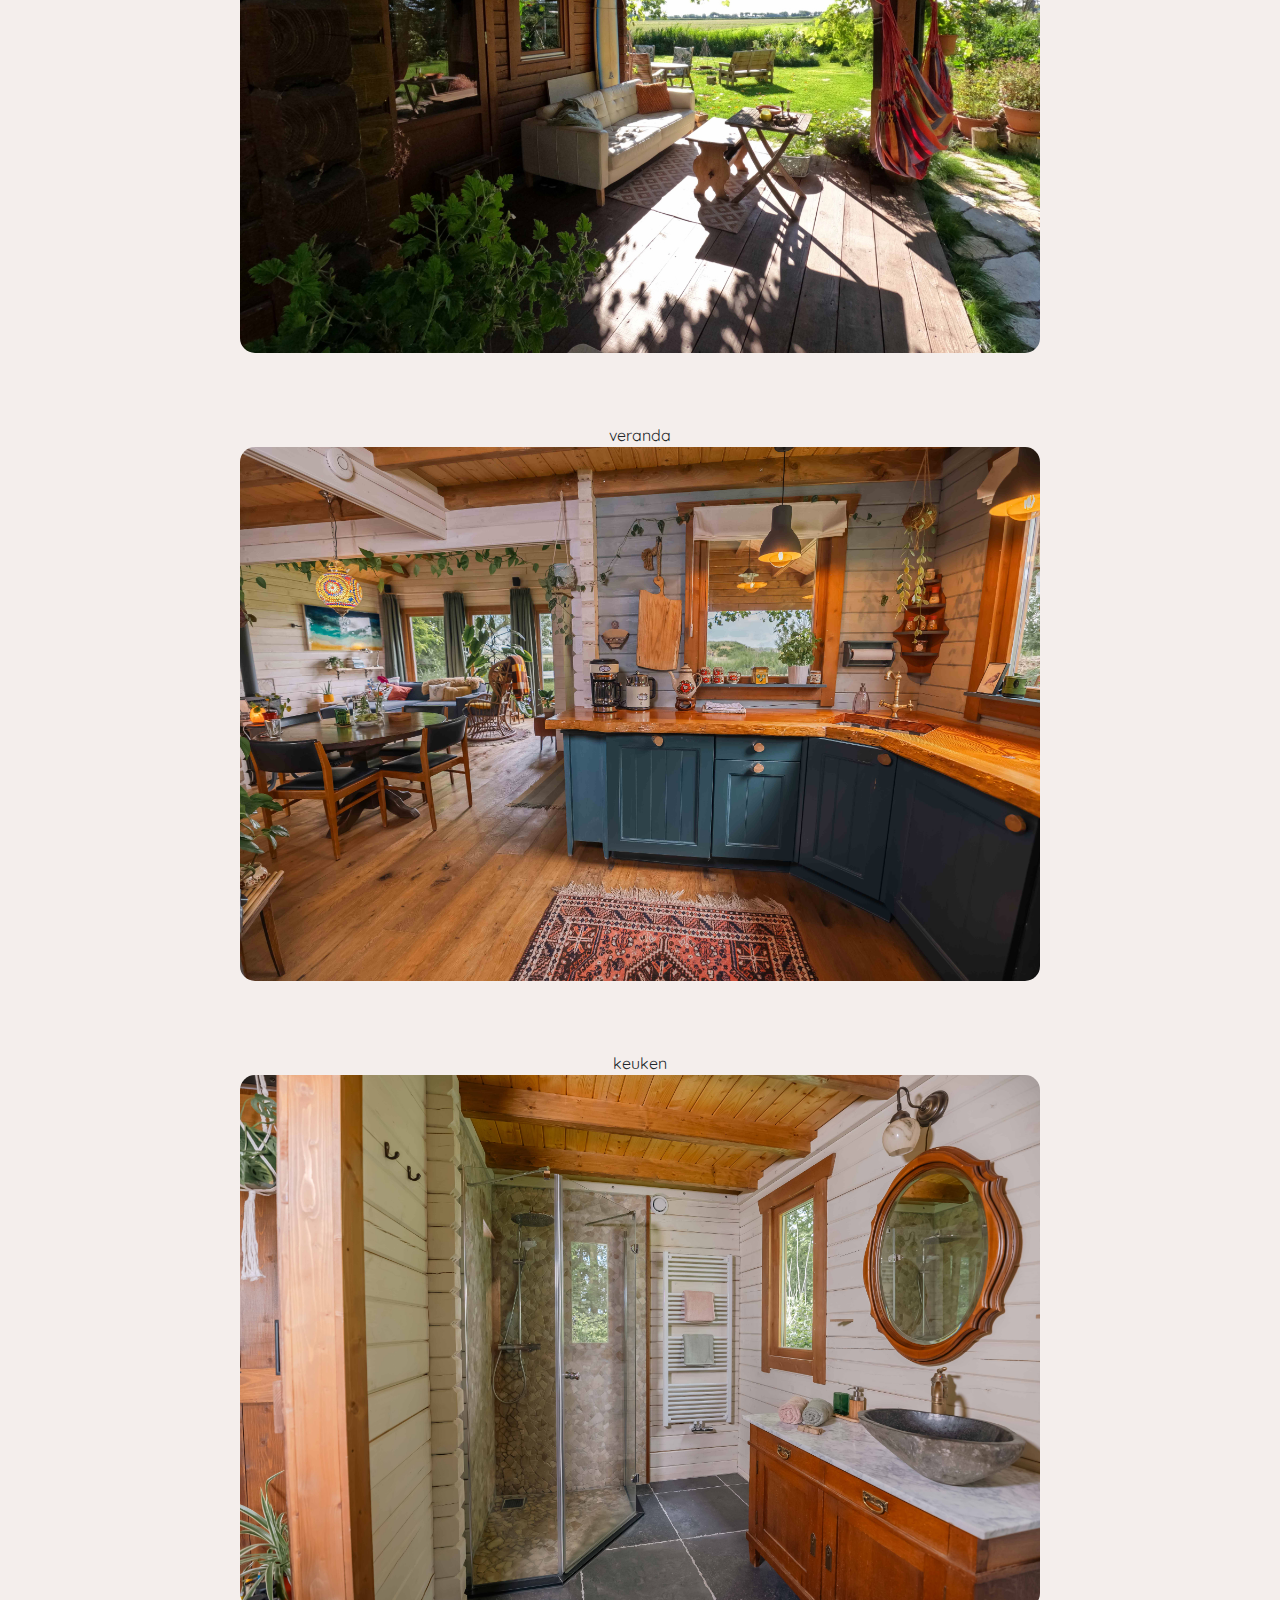
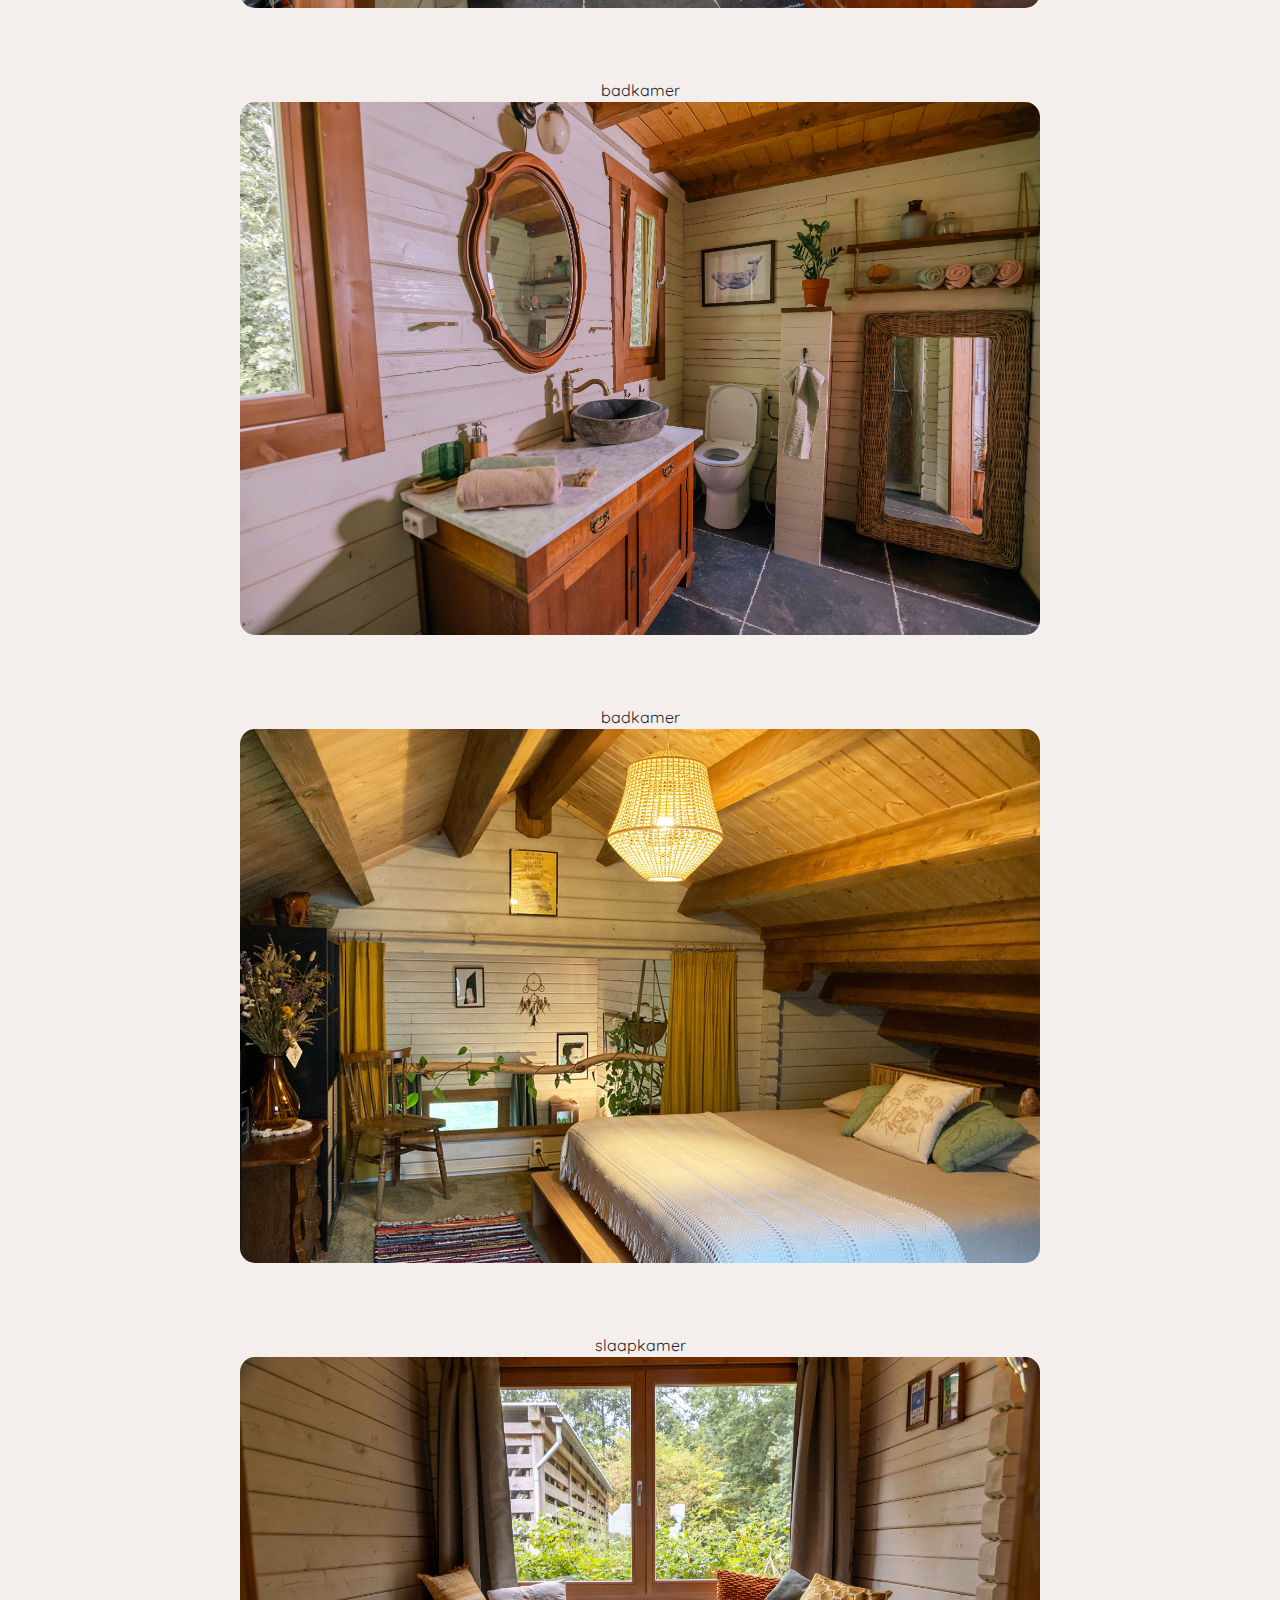
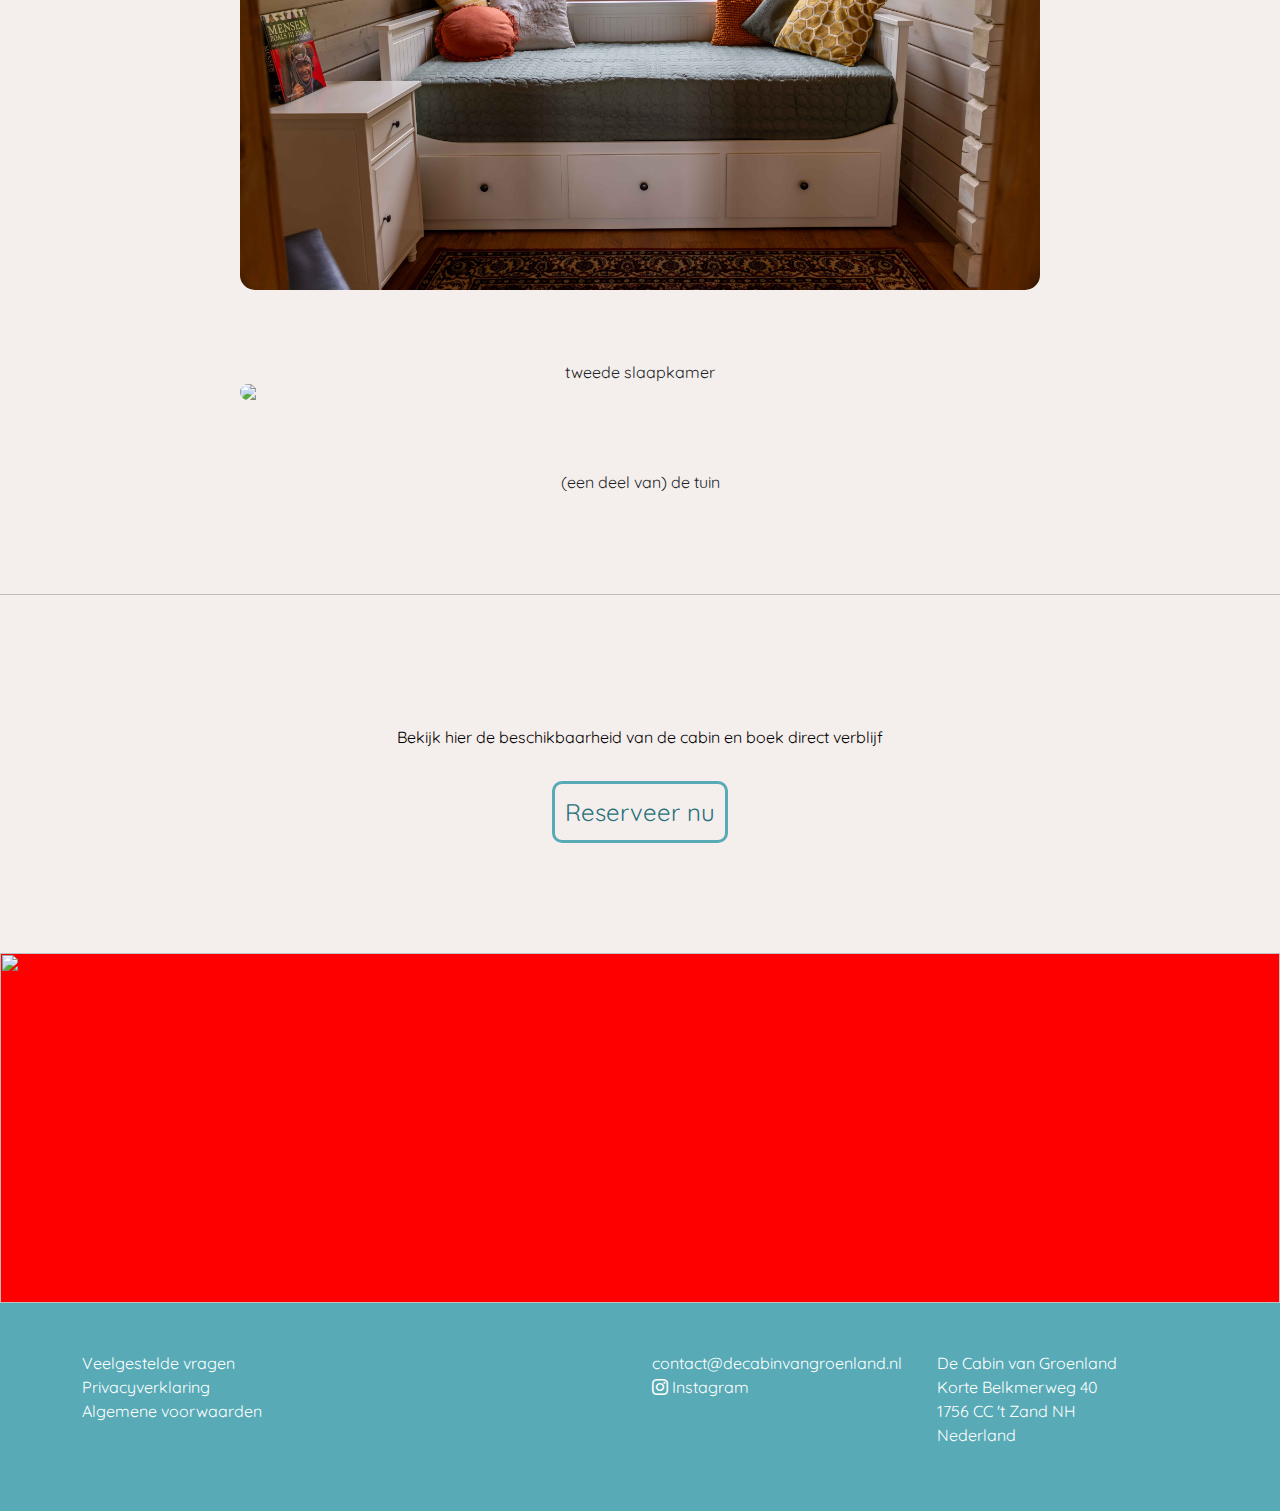
==== commit 5b252abf: "carousel changes for cabin and open graph metadata added" ====
--- a/cabin.html
+++ b/cabin.html
@@ -181,9 +181,11 @@
         
     </div>
 
-    <!-- Foto's cabin: Woonkamer -->
-
-    <div id="reviews" class="block-reviews">
+    <!-- Foto's cabin: carousel -->
+
+    <div id="reviews" class="block-reviews block-fotocarousel">
+
+        <h2>Neem hier een kijkje in de cabin</h2>
 
         <div id="fotocarousel" class="wrapper-reviews">
     
@@ -264,7 +266,7 @@
     </div>
 
     <!-- The dots/circles -->
-    <div style="text-align:center">
+    <div class="cabin-dots" style="text-align:center">
     <span class="dot" onclick="currentSlide(1)"></span>
     <span class="dot" onclick="currentSlide(2)"></span>
     <span class="dot" onclick="currentSlide(3)"></span>
@@ -276,6 +278,41 @@
     <span class="dot" onclick="currentSlide(9)"></span>
     </div>
 
+        <!-- photos -->
+
+        <div id="cabinfotos" class="block-center block-img-big">
+
+            <h2>Neem een kijkje in de cabin</h2>
+
+            <img src="images/foto4.jpg">
+            <span class="beschrijving">woonkamer</span>
+
+            <img src="images/foto6.jpg">
+            <span class="beschrijving">woonkamer</span>
+
+            <img src="images/foto17.jpg">
+            <span class="beschrijving">veranda</span>
+
+            <img src="images/foto8.jpg">
+            <span class="beschrijving">keuken</span>
+
+            <img src="images/foto12.jpg">
+            <span class="beschrijving">badkamer</span>
+
+            <img src="images/foto13.jpg">
+            <span class="beschrijving">badkamer</span>
+
+            <img src="images/foto14.jpg">
+            <span class="beschrijving">slaapkamer</span>
+
+            <img src="images/foto15.jpg">
+            <span class="beschrijving">tweede slaapkamer</span>
+
+            <img src="images/foto26.jpg">
+            <span class="beschrijving">(een deel van) de tuin</span>
+        
+        </div>
+
 
      <!-- Reserveren -->
       <hr id="cabinhr">
--- a/styles.css
+++ b/styles.css
@@ -1154,11 +1154,6 @@
         height: 800px;
     }
 
-    #fotocarousel {
-        width: 350px;
-        height: 250px;
-    }
-
     #slider {
         width: 250px;
     }
@@ -1166,6 +1161,12 @@
     .slide {
         width: 250px;
     }
+
+    .block-fotocarousel, .cabin-dots {
+        display: none;
+    }
+
+
 
     .prev, .next {
     width: 20px;
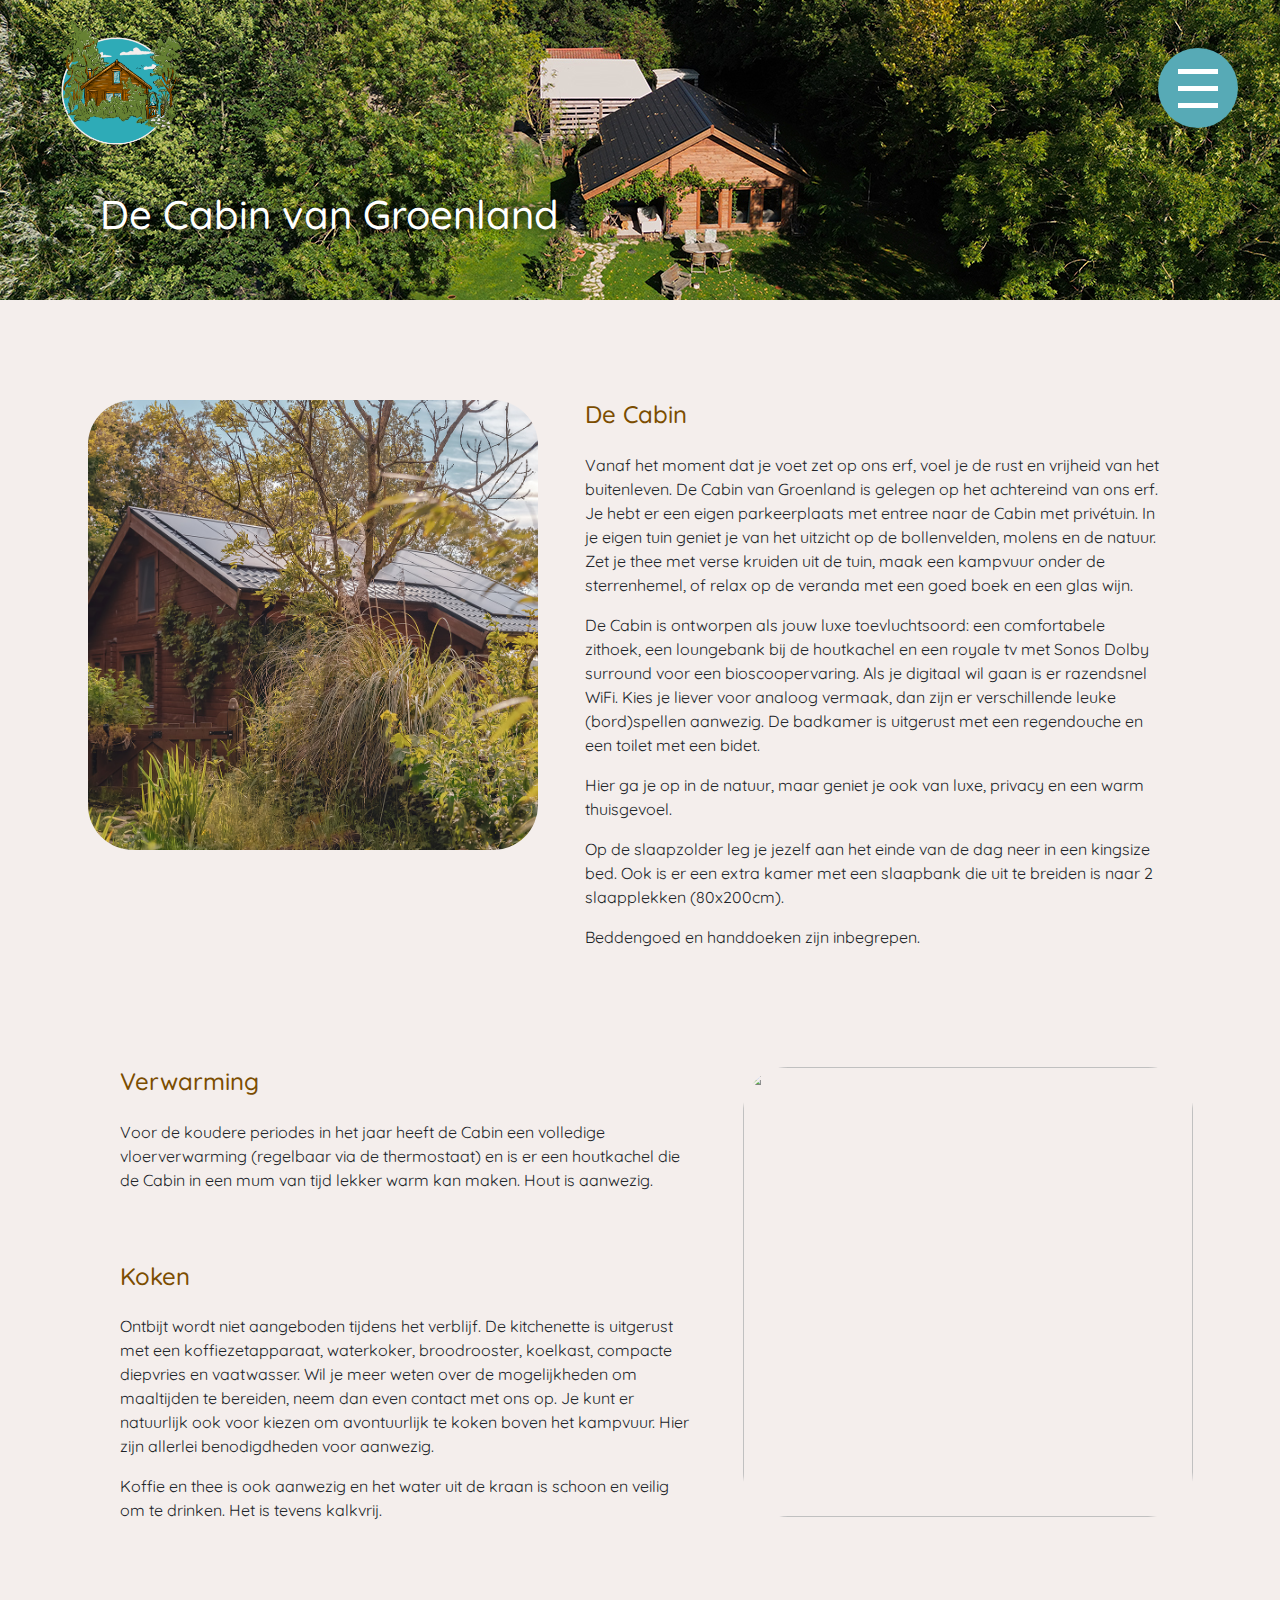
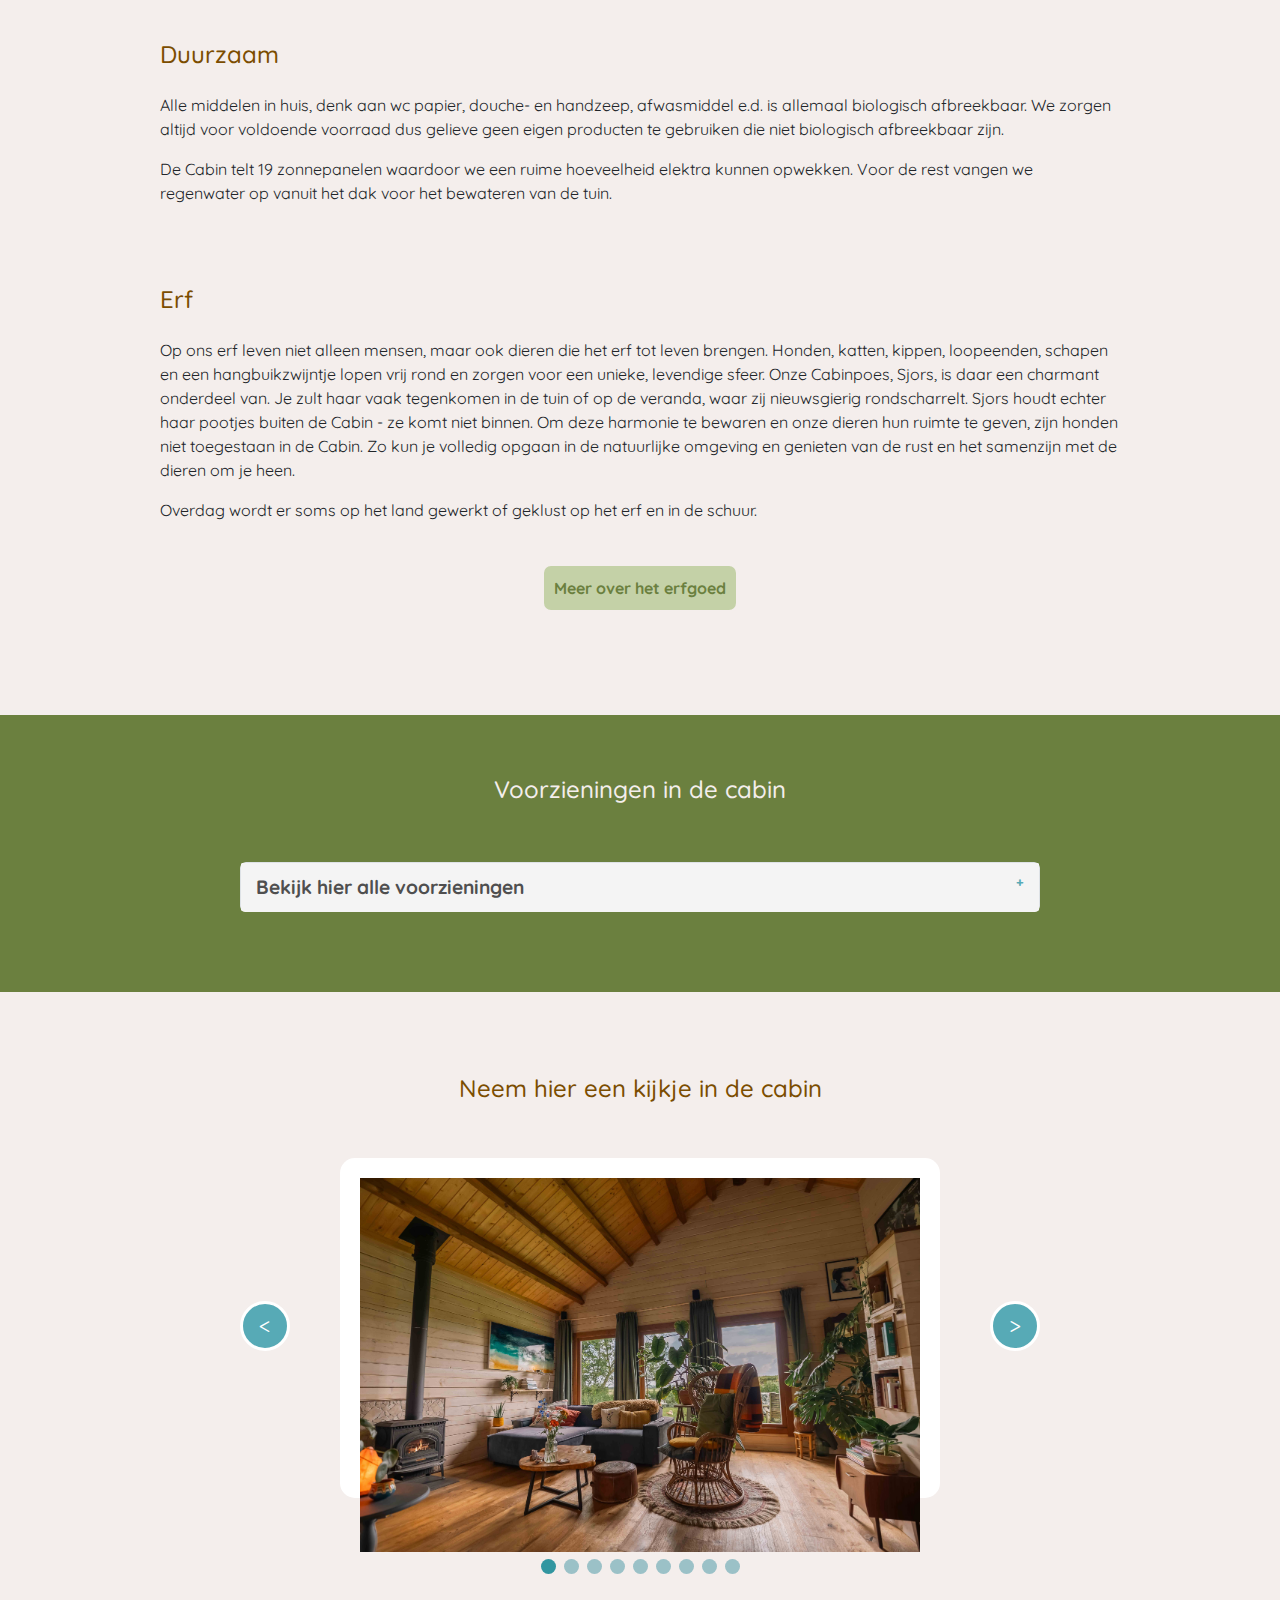
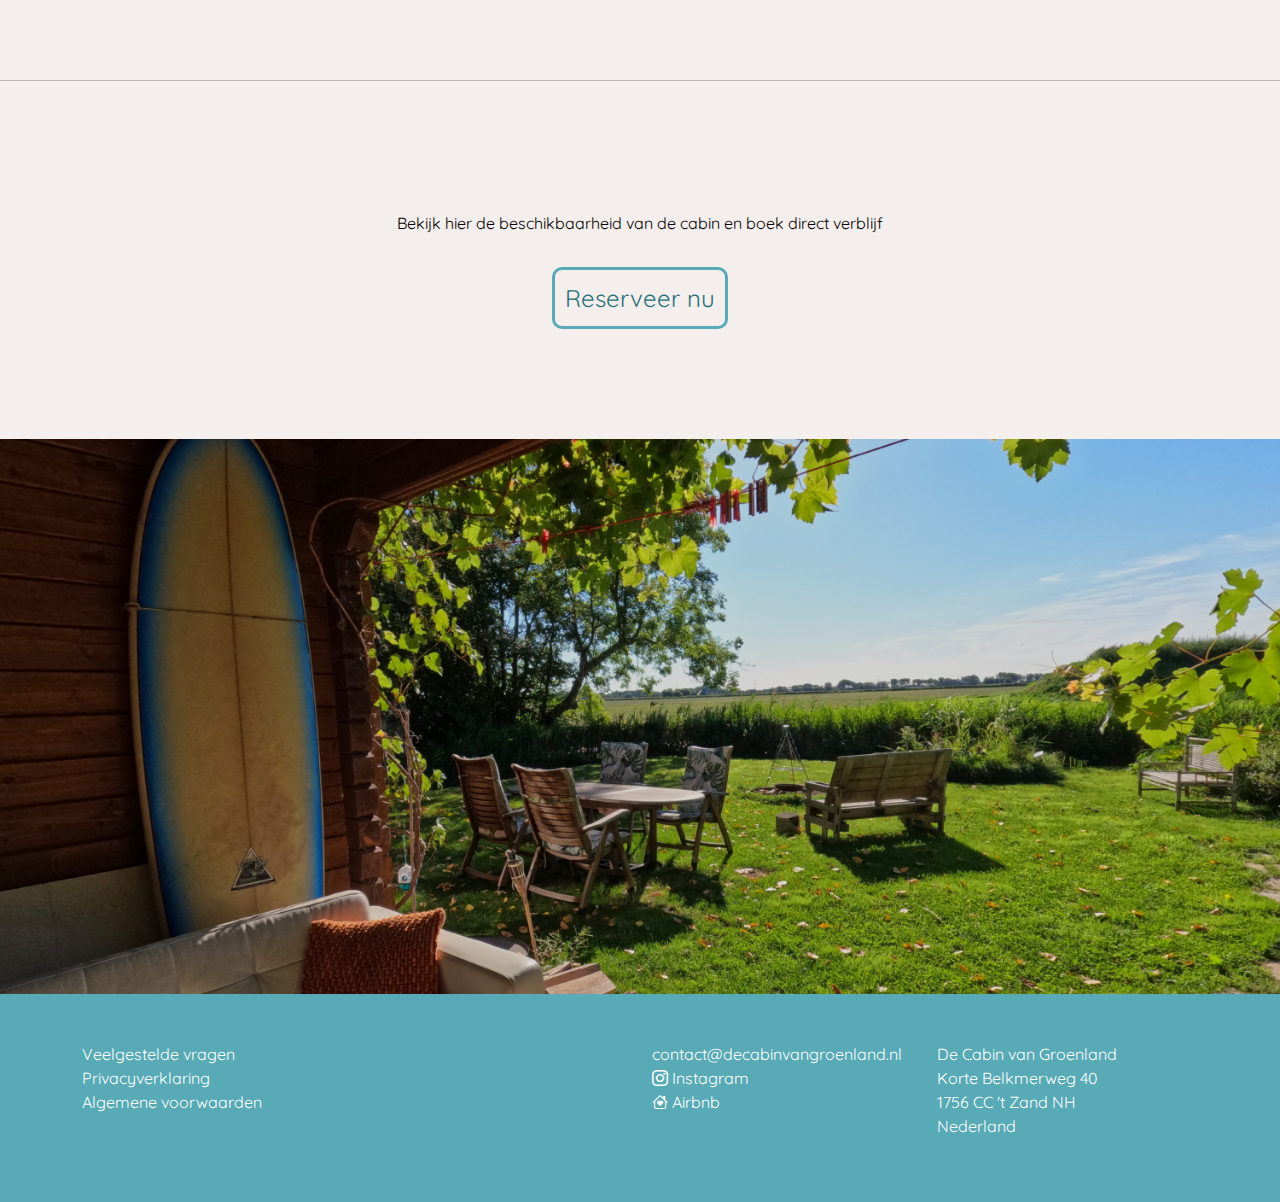
==== commit f9266d48: "update text cabin" ====
--- a/cabin.html
+++ b/cabin.html
@@ -15,6 +15,20 @@
 
     <link rel="stylesheet" type="text/css" href="styles.css">
     <title>De Cabin van Groenland</title>
+
+            <!-- favicons -->
+            <link rel="icon" href="images/favicon32.png" sizes="32x32" type="image/png">
+            <link rel="icon" href="images/favicon64.png" sizes="64x64" type="image/png">
+            <link rel="apple-touch-icon" href="images/favicon180.png">
+            <link rel="icon" href="images/favicon192.png" sizes="192x192" type="image/png">
+    
+            <!-- Open Graph Metadata -->
+            <meta property="og:title" content="De Cabin van Groenland - De Cabin">
+            <meta property="og:description" content="Vanaf het moment dat je voet zet op ons erf, voel je de rust en vrijheid van het buitenleven.">
+            <meta property="og:image" content="https://marmarloesloes.github.io/cabin/images/shareimg.jpg">
+            <meta property="og:url" content="https://marmarloesloes.github.io/cabin/">
+            <meta property="og:type" content="website">
+
 </head>
 <body>
 
@@ -64,8 +78,8 @@
                     <p>Voor de koudere periodes in het jaar heeft de Cabin een volledige vloerverwarming (regelbaar via de thermostaat) en is er een houtkachel die de Cabin in een mum van tijd lekker warm kan maken. Hout is aanwezig.</p>
                     
                     <h2 id="koken">Koken</h2>
-                    <p>Ontbijt wordt niet aangeboden tijdens het verblijf. Er is een goed uitgeruste keuken aanwezig  inclusief een luxe oven/magnetron/hotblast combinatie, 1-pits inductie kookplaat, broodrooster, koelkast en diepvries om je eigen maaltijden te bereiden. Je kunt er natuurlijk ook voor kiezen om avontuurlijk te koken boven het kampvuur. Hier zijn aparte benodigdheden voor aanwezig zoals een grote pan, een rooster en een grillplaat.</p> 
-                    <p>Er is koffie en thee aanwezig en het water uit de kraan is schoon en veilig drinkwater. Het is tevens kalkvrij. </p>            
+                    <p>Ontbijt wordt niet aangeboden tijdens het verblijf. De kitchenette is uitgerust met een koffiezetapparaat, waterkoker, broodrooster, koelkast, compacte diepvries en vaatwasser. Wil je meer weten over de mogelijkheden om maaltijden te bereiden, neem dan even contact met ons op. Je kunt er natuurlijk ook voor kiezen om avontuurlijk te koken boven het kampvuur. Hier zijn allerlei benodigdheden voor aanwezig.</p> 
+                    <p>Koffie en thee is ook aanwezig en het water uit de kraan is schoon en veilig om te drinken. Het is tevens kalkvrij.</p>            
 
             </div>
 
@@ -99,6 +113,7 @@
             <p>Op ons erf leven niet alleen mensen, maar ook dieren die het erf tot leven brengen. Honden, katten, kippen, loopeenden, schapen en een hangbuikzwijntje lopen vrij rond en zorgen voor een unieke, levendige sfeer.
             Onze Cabinpoes, Sjors, is daar een charmant onderdeel van. Je zult haar vaak tegenkomen in de tuin of op de veranda, waar zij nieuwsgierig rondscharrelt. Sjors houdt echter haar pootjes buiten de Cabin - ze komt niet binnen. 
             Om deze harmonie te bewaren en onze dieren hun ruimte te geven, zijn honden niet toegestaan in de Cabin. Zo kun je volledig opgaan in de natuurlijke omgeving en genieten van de rust en het samenzijn met de dieren om je heen.</p>
+            <p>Overdag wordt er soms op het land gewerkt of geklust op het erf en in de schuur.</p>
 
             <a href="erfgoed.html"><button class="btn-link">Meer over het erfgoed</button></a>
 
--- a/styles.css
+++ b/styles.css
@@ -419,7 +419,7 @@
 
 .wrapper-reviews {
     width: 800px;
-    height: 450px;
+    height: 400px;
     display: flex;
     justify-content: center;
     align-items: center;
@@ -493,42 +493,34 @@
     background-color: rgb(255, 255, 255);
     border-radius: 15px;
     padding: 20px;
-    height: auto;
-}
-
-.review-pic {
-    width: 70px;
-    height: 70px;
+    height: 340px;
+}
+
+.review-pic {    height: 70px;
     overflow: hidden;
     position: absolute;
+    padding-top: 10px;
 }
 
 .review-pic img {
     height: 100%;
     width: 100%;
-    object-fit: cover;
-    border-radius: 50%;
-    overflow: hidden;
 }
 
 .review-name {
     font-weight: bold;
-    padding-left: 80px;
     color: #7B4D00;
-}
-
-.review-date {
-    padding-left: 80px;
-    color: #7B4D00;
+    padding: 10px 0px 10px 75px;
 }
 
 .review-text {
-    padding: 35px 0px 20px 0px;
+    padding-top: 15px;
 }
 
 .review-rating {
     font-weight: bold;
     color: #7B4D00;
+    padding-left: 75px;
 }
 
 /* Instagram */
@@ -637,7 +629,7 @@
 .voorzieningen {
     background-color: #6B803F;
     margin-top: 70px;
-    margin-bottom: 100px;
+    margin-bottom: 50px;
     padding-top: 60px;
     padding-bottom: 30px;
 }
@@ -660,7 +652,6 @@
 .block-img-big {
     display: flex;
     justify-content: center;
-    margin-top: 40px;
 }
 
 .block-img-big img {
@@ -668,15 +659,25 @@
     height: auto;
     max-width: 800px;
     border-radius: 15px;
-    margin-bottom: 70px;
+    margin-top: 50px;
 }
 
 #fotocarousel {
     margin-bottom: 30px;
 }
 
-#cabinhr {
+#cabinfotos {
+    display: none;
+}
+
+#cabinhr, #erfgoedhr, #omgevinghr {
     margin-top: 100px;
+}
+
+.beschrijving {
+    margin-right: auto;
+    margin-left: 15%;
+    margin-top: 5px;
 }
 
 .fade {
@@ -726,22 +727,13 @@
 
 #omgeving-1 {
     margin-top: 100px;
-    margin-bottom: 80px;
+    margin-bottom: 100px;
 }
 
 #omgeving-1 h2 {
     padding-top: 0px;
 }
 
-.veld img {
-height: 350px;
-object-fit: cover;
-background-color: red;
-}
-
-#omgeving-2 {
-    margin-bottom: 70px;
-}
 
 #omgeving-2 a {
     color: #7B4D00;
@@ -1166,7 +1158,9 @@
         display: none;
     }
 
-
+    #cabinfotos {
+        display: flex;
+    }
 
     .prev, .next {
     width: 20px;
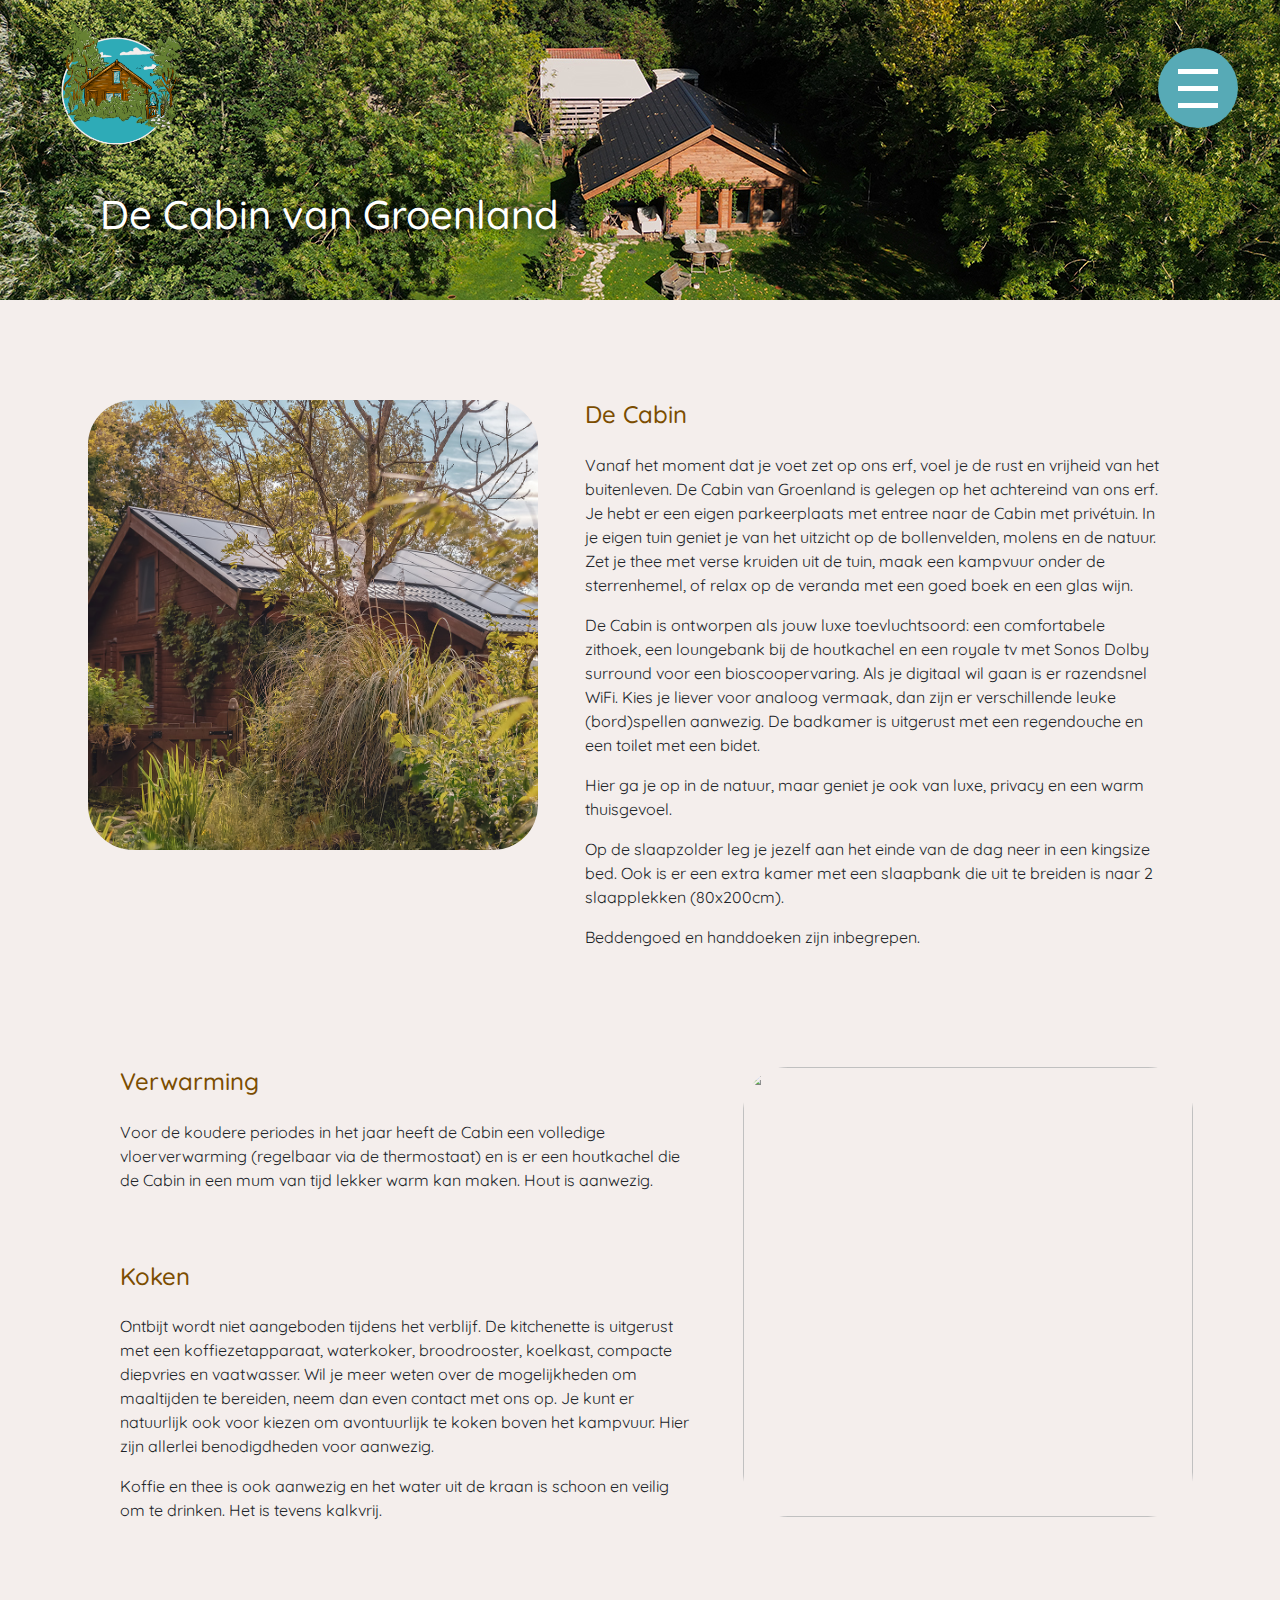
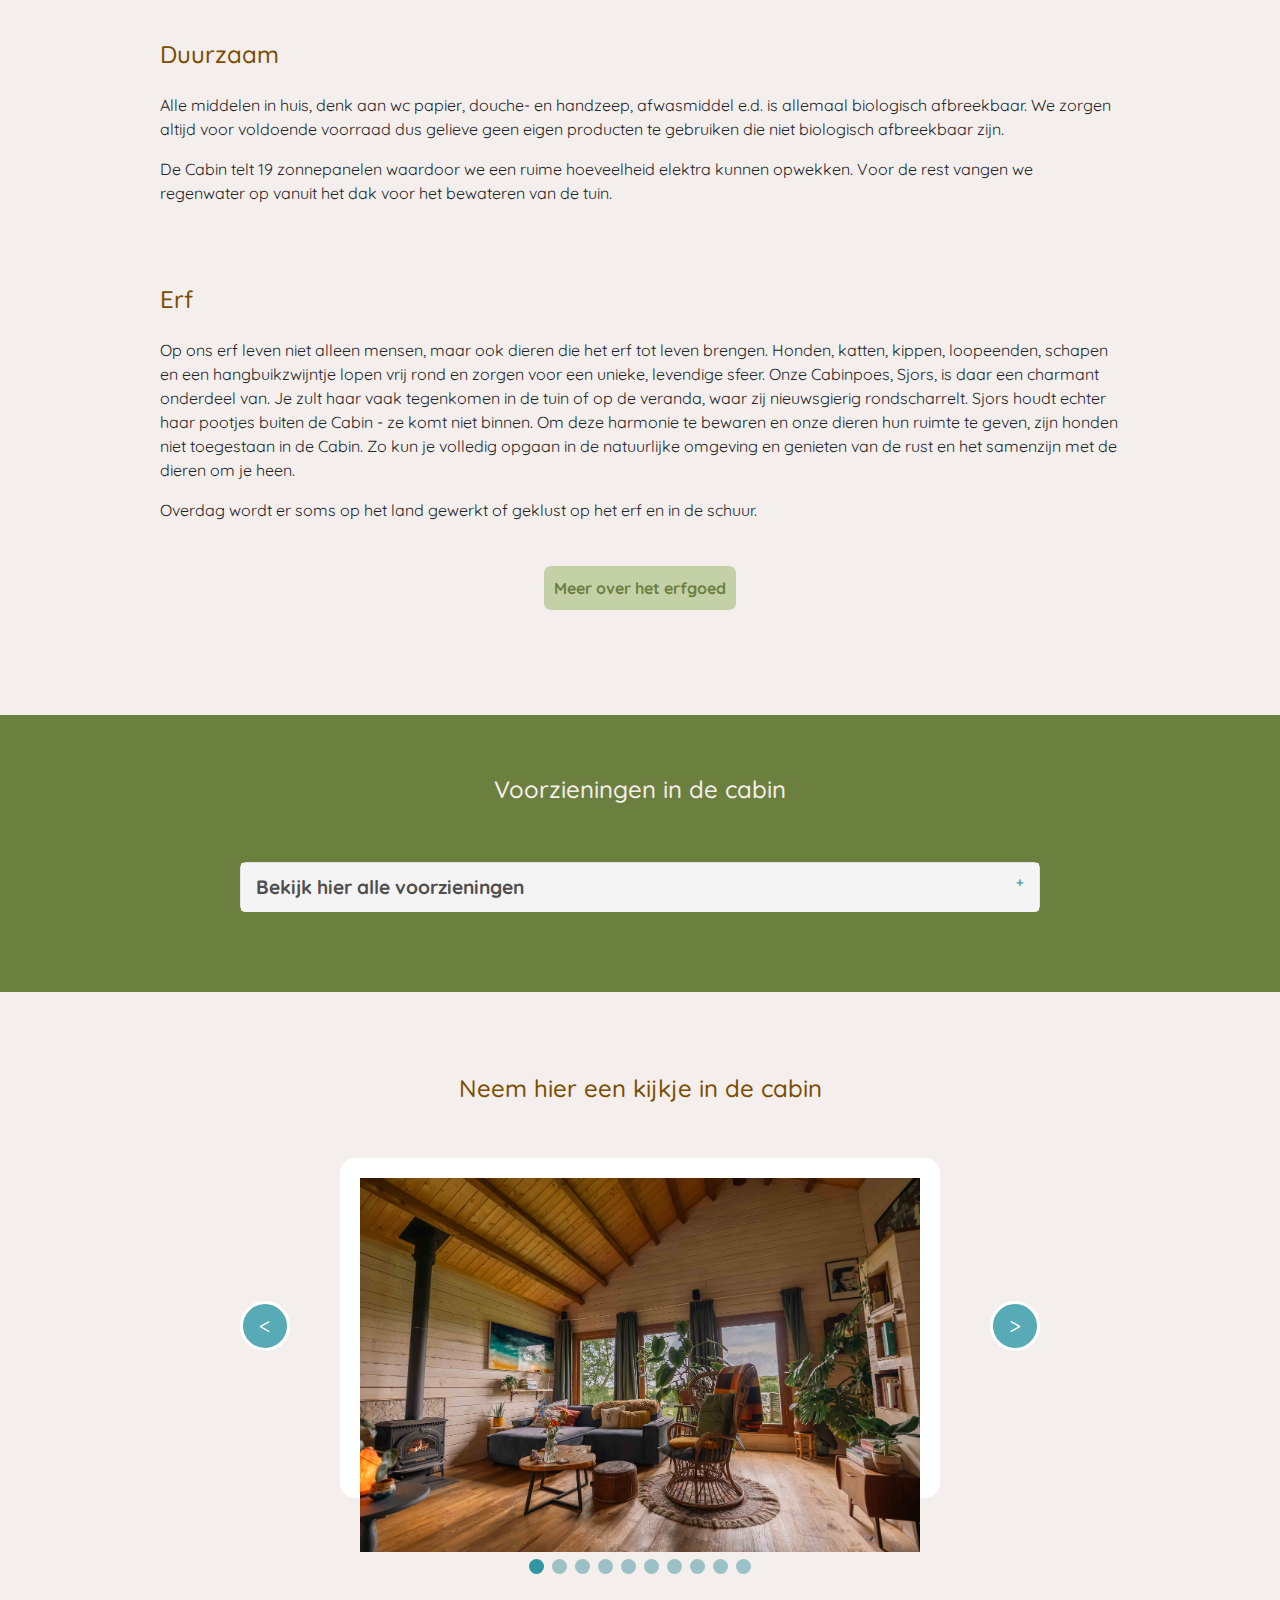
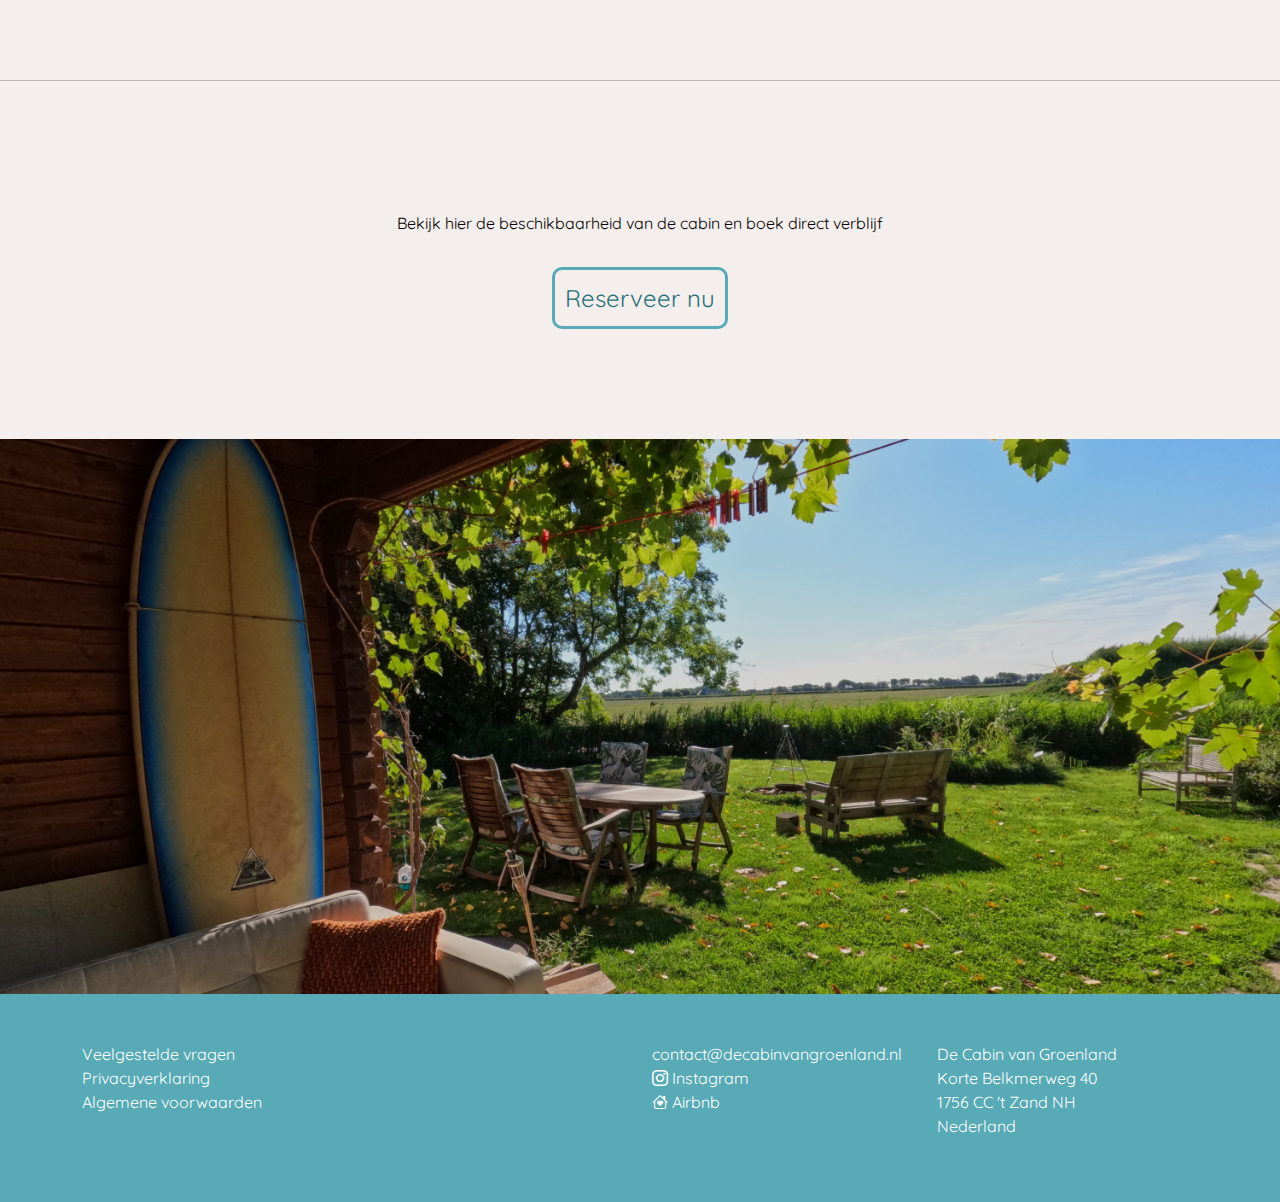
==== commit 253b732f: "laatste update" ====
--- a/cabin.html
+++ b/cabin.html
@@ -25,8 +25,8 @@
             <!-- Open Graph Metadata -->
             <meta property="og:title" content="De Cabin van Groenland - De Cabin">
             <meta property="og:description" content="Vanaf het moment dat je voet zet op ons erf, voel je de rust en vrijheid van het buitenleven.">
-            <meta property="og:image" content="https://marmarloesloes.github.io/cabin/images/shareimg.jpg">
-            <meta property="og:url" content="https://marmarloesloes.github.io/cabin/">
+            <meta property="og:image" itemprop="image" content="https://www.decabinvangroenland.nl/images/shareimg.jpg">
+            <meta property="og:url" content="https://www.decabinvangroenland.nl/">
             <meta property="og:type" content="website">
 
 </head>
@@ -169,7 +169,6 @@
                             <li>Koffiezetapparaat - filterkoffie</li>
                             <li>Kookbenodigdheden - pannen, olie, zout en peper</li>
                             <li>Koolmonoxidemelder</li>
-                            <li>Magnetron/oven/hotblast combinatie</li>
                             <li>Muggennet</li>
                             <li>Opbergruimte voor kleding</li>
                             <li>Open haard - houtgestookt</li>
@@ -260,11 +259,18 @@
         <!-- eight slide -->
         <div class="slide">
             <div class="review-card">
-                <img src="images/foto15.jpg" style="width:100%">
-               </div>
-        </div>
-
-        <!-- sixth slide -->
+                <img src="images/slaapkamer1.jpeg" style="width:100%">
+               </div>
+        </div>
+
+        <!-- ninth slide -->
+        <div class="slide">
+            <div class="review-card">
+                <img src="images/slaapkamer2.jpeg" style="width:100%">
+               </div>
+        </div>
+
+        <!-- tenth slide -->
         <div class="slide">
             <div class="review-card">
                 <img src="images/foto26.jpg" style="width:100%">
@@ -291,6 +297,8 @@
     <span class="dot" onclick="currentSlide(7)"></span>
     <span class="dot" onclick="currentSlide(8)"></span>
     <span class="dot" onclick="currentSlide(9)"></span>
+    <span class="dot" onclick="currentSlide(10)"></span>
+
     </div>
 
         <!-- photos -->
@@ -338,7 +346,7 @@
 
         <div>
 
-            <a href="http://www.marloesdehaan.com"><button class="btn-reserveren">Reserveer nu</button></a>
+            <a href="http://reserveren.decabinvangroenland.nl"><button class="btn-reserveren">Reserveer nu</button></a>
     
         </div>
 
--- a/styles.css
+++ b/styles.css
@@ -262,6 +262,7 @@
 .contact {
     background-image: url("images/contactheader.jpg");
     background-color: orangered;
+    background-position: center;
     background-size: cover;
 }
 
@@ -496,7 +497,9 @@
     height: 340px;
 }
 
-.review-pic {    height: 70px;
+.review-pic {    
+    height: 70px;
+    width: 60px;
     overflow: hidden;
     position: absolute;
     padding-top: 10px;
